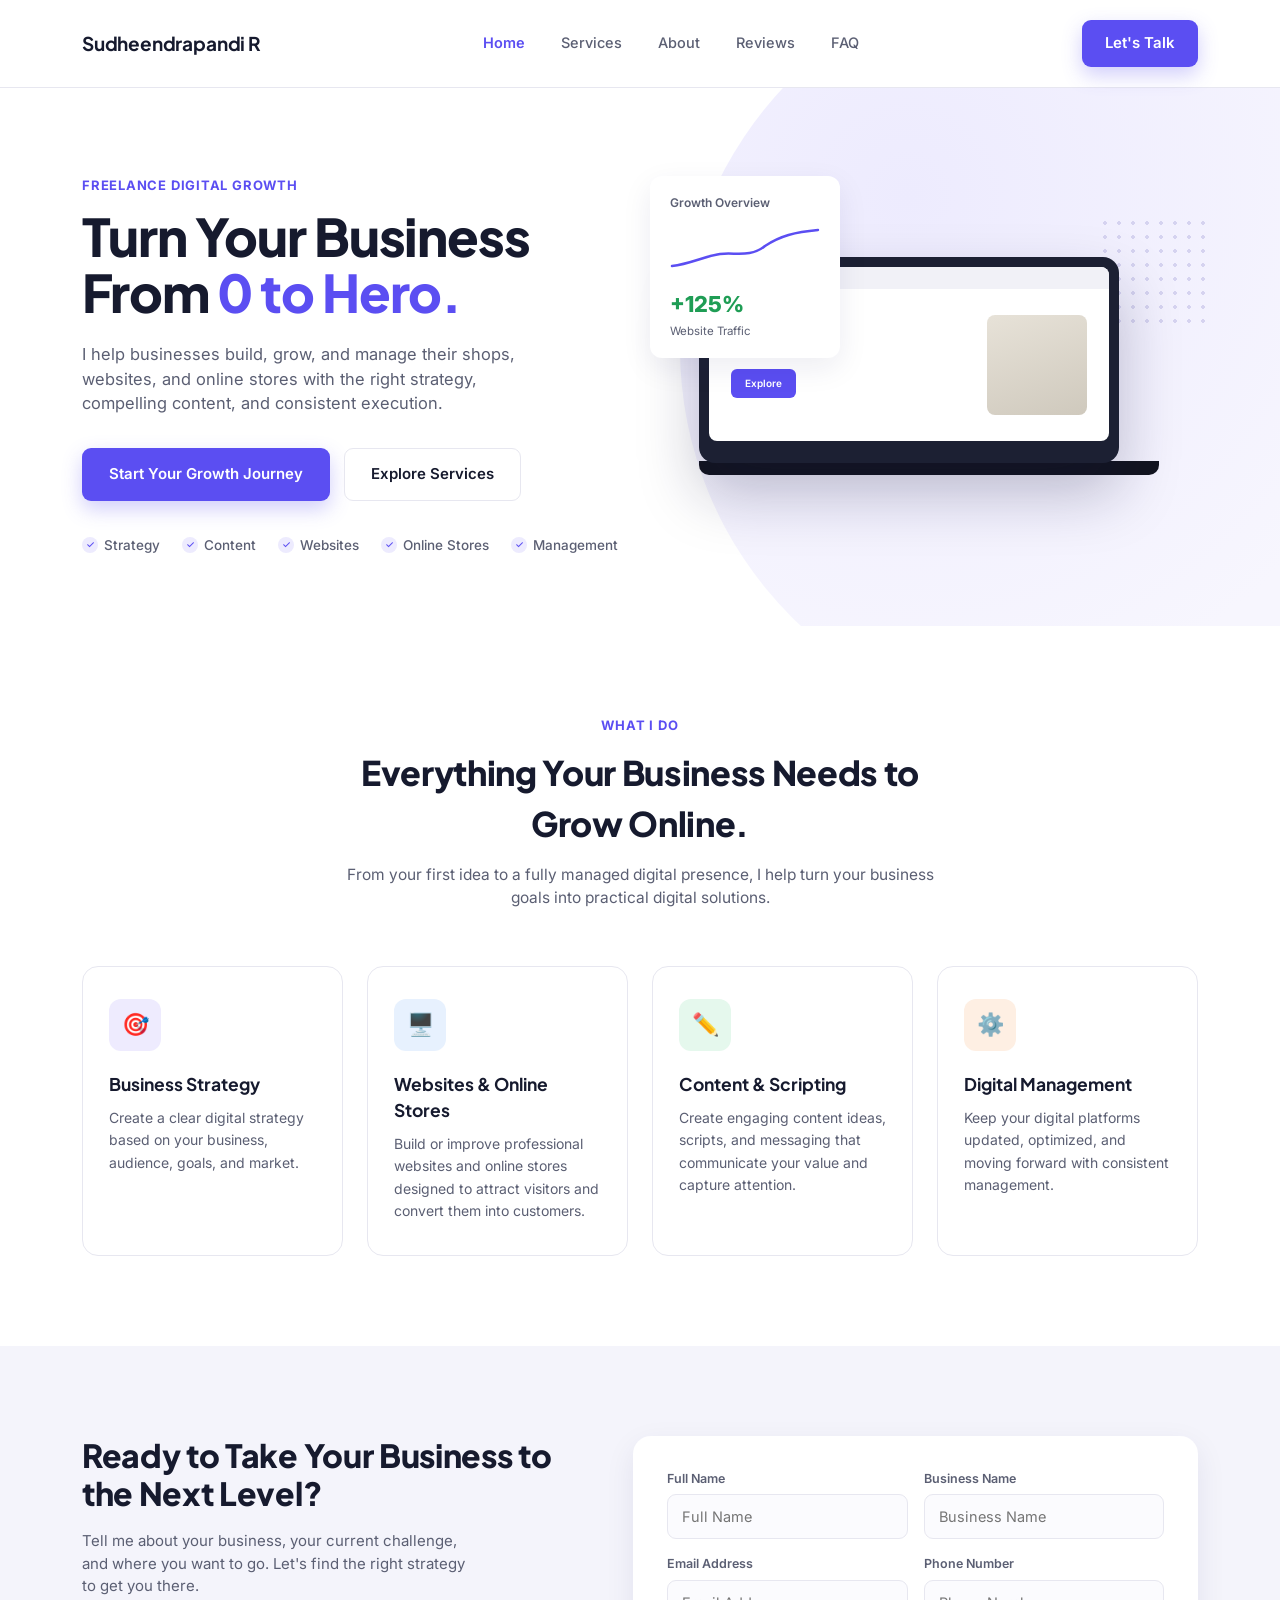
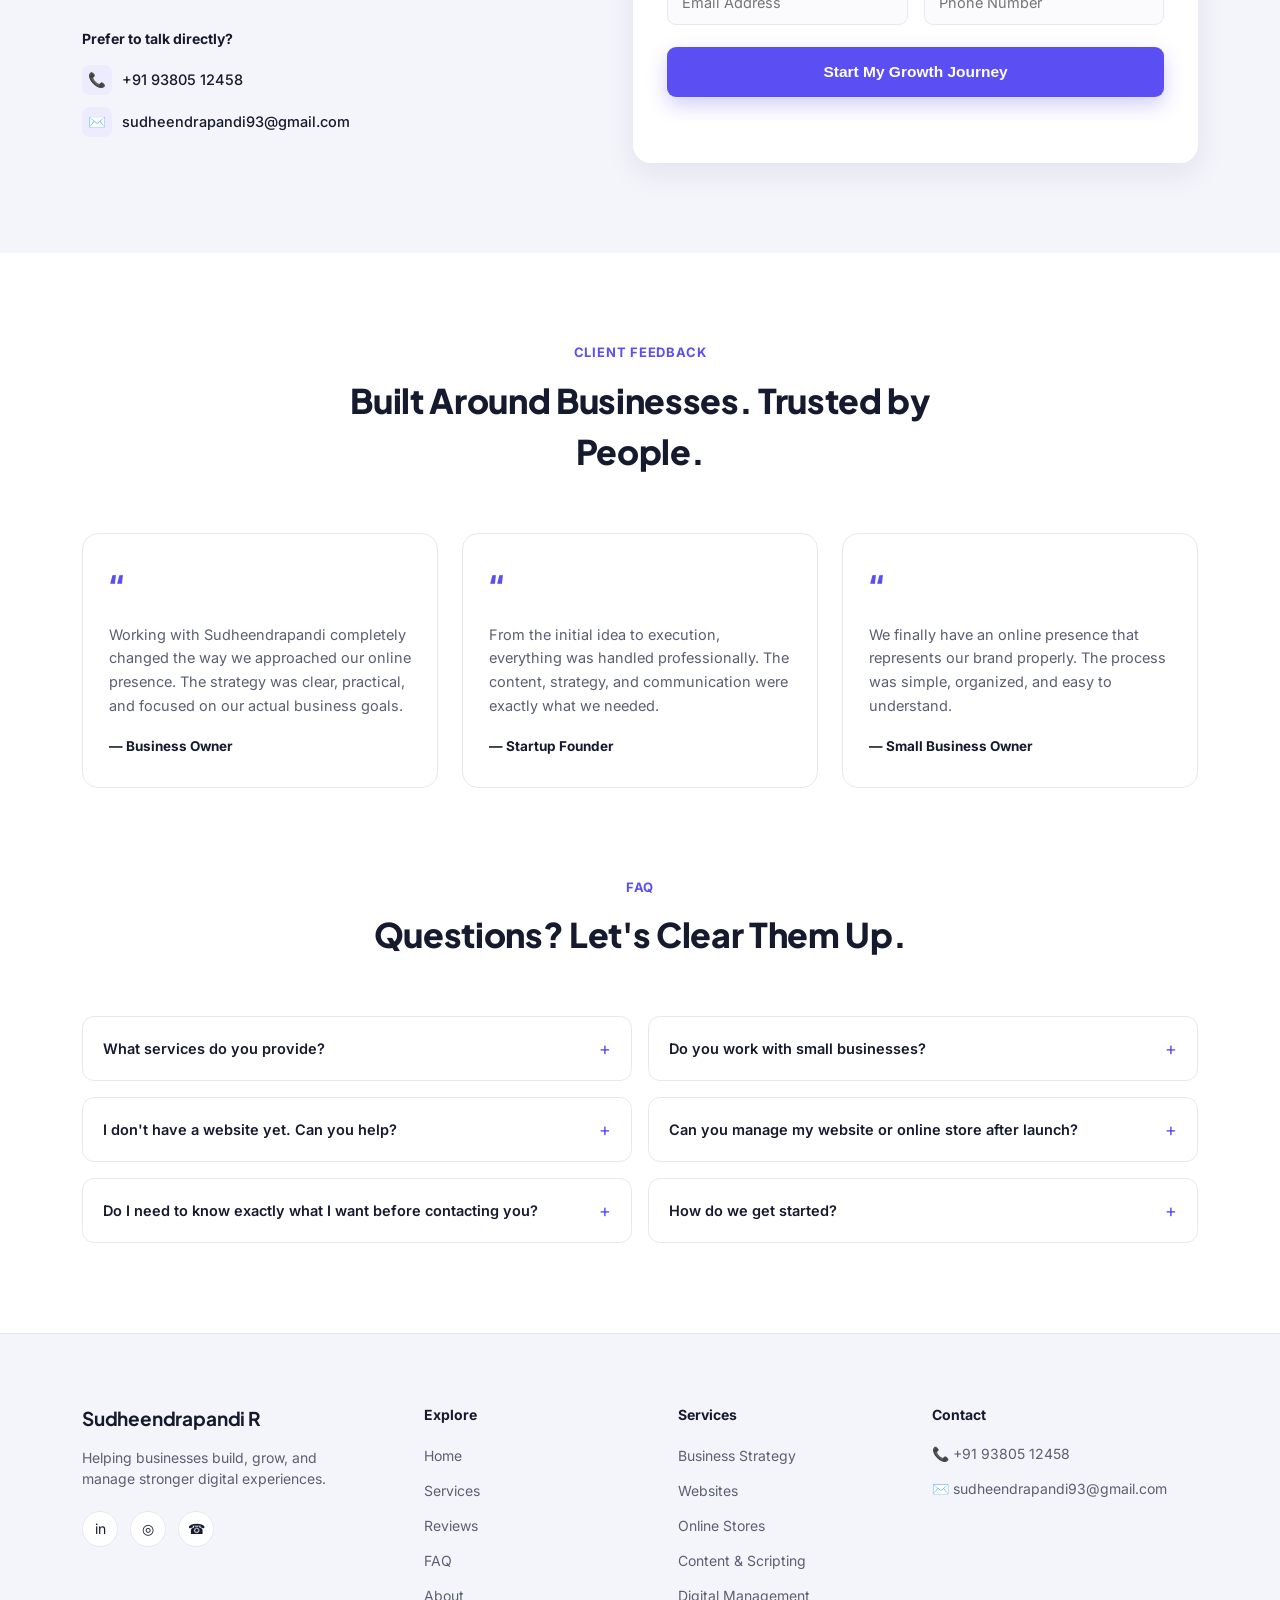
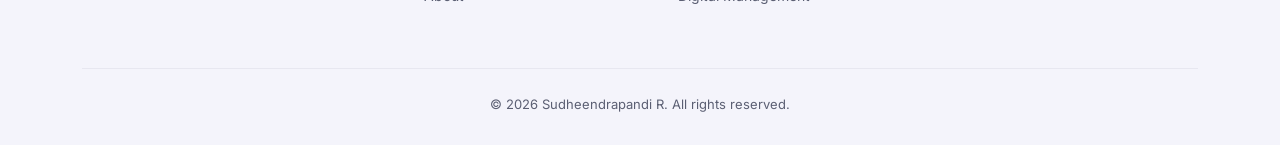
==== index.html @ 4a3a9948 "Rename index (3).html to index.html" ====
<!DOCTYPE html>
<html lang="en">
<head>
<meta charset="UTF-8">
<meta name="viewport" content="width=device-width, initial-scale=1.0">
<title>Sudheendrapandi R | Freelance Digital Growth</title>
<link rel="preconnect" href="https://fonts.googleapis.com">
<link rel="preconnect" href="https://fonts.gstatic.com" crossorigin>
<link href="https://fonts.googleapis.com/css2?family=Inter:wght@400;500;600;700;800&family=Plus+Jakarta+Sans:wght@600;700;800&display=swap" rel="stylesheet">
<style>
  :root{
    --ink:#161A2E;
    --ink-soft:#5B5F73;
    --indigo:#5B4EF2;
    --indigo-dark:#4B3FE0;
    --indigo-light:#EDEBFE;
    --bg-soft:#F4F4FB;
    --line:#E7E7F0;
    --white:#ffffff;
    --radius:14px;
    --shadow:0 10px 30px rgba(30,20,90,0.08);
  }

  *{box-sizing:border-box; margin:0; padding:0;}

  html{scroll-behavior:smooth;}

  body{
    font-family:'Inter',sans-serif;
    color:var(--ink);
    background:var(--white);
    line-height:1.5;
    -webkit-font-smoothing:antialiased;
  }

  h1,h2,h3,.brand{
    font-family:'Plus Jakarta Sans','Inter',sans-serif;
  }

  a{color:inherit; text-decoration:none;}
  ul{list-style:none;}
  img{max-width:100%; display:block;}

  .container{
    max-width:1180px;
    margin:0 auto;
    padding:0 32px;
  }

  .eyebrow{
    font-size:13px;
    font-weight:700;
    letter-spacing:0.06em;
    color:var(--indigo);
    text-transform:uppercase;
    display:block;
    margin-bottom:12px;
  }

  .btn{
    display:inline-flex;
    align-items:center;
    justify-content:center;
    gap:8px;
    padding:14px 26px;
    border-radius:9px;
    font-weight:600;
    font-size:15px;
    cursor:pointer;
    border:1px solid transparent;
    transition:transform .15s ease, box-shadow .15s ease, background .15s ease;
  }
  .btn:active{transform:translateY(1px);}

  .btn-primary{
    background:var(--indigo);
    color:#fff;
    box-shadow:0 8px 20px rgba(91,78,242,0.28);
  }
  .btn-primary:hover{background:var(--indigo-dark);}

  .btn-outline{
    background:#fff;
    color:var(--ink);
    border:1px solid var(--line);
  }
  .btn-outline:hover{border-color:var(--indigo); color:var(--indigo);}

  /* ---------- HEADER ---------- */
  header{
    position:sticky;
    top:0;
    z-index:50;
    background:rgba(255,255,255,0.9);
    backdrop-filter:blur(8px);
    border-bottom:1px solid var(--line);
  }
  .nav-wrap{
    display:flex;
    align-items:center;
    justify-content:space-between;
    padding:20px 32px;
    max-width:1180px;
    margin:0 auto;
  }
  .brand{
    font-weight:700;
    font-size:19px;
    letter-spacing:-0.01em;
  }
  .nav-links{
    display:flex;
    gap:36px;
    font-size:14.5px;
    font-weight:500;
    color:var(--ink-soft);
  }
  .nav-links a.active{color:var(--indigo); font-weight:600;}
  .nav-links a:hover{color:var(--indigo);}
  .nav-toggle{display:none; flex-direction:column; gap:5px; cursor:pointer; background:none; border:none;}
  .nav-toggle span{width:24px; height:2px; background:var(--ink); border-radius:2px;}

  /* ---------- HERO ---------- */
  .hero{
    position:relative;
    overflow:hidden;
    padding:88px 0 70px;
  }
  .hero-blob{
    position:absolute;
    top:-120px; right:-160px;
    width:760px; height:760px;
    border-radius:50%;
    background:radial-gradient(circle at 30% 30%, #EDEBFE, #F7F6FE 70%);
    z-index:0;
  }
  .hero-grid{
    position:relative;
    z-index:1;
    display:grid;
    grid-template-columns:1fr 1fr;
    gap:40px;
    align-items:center;
  }
  .hero h1{
    font-size:52px;
    line-height:1.08;
    font-weight:800;
    letter-spacing:-0.02em;
    margin-bottom:22px;
    color:var(--ink);
  }
  .hero h1 span{color:var(--indigo);}
  .hero p{
    font-size:16.5px;
    color:var(--ink-soft);
    max-width:460px;
    margin-bottom:32px;
  }
  .hero-ctas{
    display:flex;
    gap:14px;
    margin-bottom:34px;
    flex-wrap:wrap;
  }
  .hero-tags{
    display:flex;
    gap:22px;
    flex-wrap:wrap;
    font-size:13.5px;
    color:var(--ink-soft);
    font-weight:500;
  }
  .hero-tags li{display:flex; align-items:center; gap:6px;}
  .hero-tags .dot{
    width:16px; height:16px; border-radius:50%;
    background:var(--indigo-light);
    color:var(--indigo);
    display:flex; align-items:center; justify-content:center;
    font-size:10px;
    flex-shrink:0;
  }

  .hero-visual{
    position:relative;
    display:flex;
    justify-content:center;
    align-items:center;
    min-height:380px;
  }
  .laptop{
    position:relative;
    width:420px;
    background:#1c2033;
    border-radius:16px;
    padding:10px 10px 22px;
    box-shadow:0 30px 60px rgba(20,20,60,0.25);
    z-index:1;
  }
  .laptop-screen{
    background:#fff;
    border-radius:8px;
    overflow:hidden;
  }
  .laptop-bar{
    height:22px;
    background:#f1f1f7;
    display:flex;
    align-items:center;
    gap:5px;
    padding:0 10px;
  }
  .laptop-bar span{width:6px;height:6px;border-radius:50%;background:#d7d7e4;}
  .laptop-body{
    padding:26px 22px;
    display:flex;
    justify-content:space-between;
    gap:14px;
  }
  .laptop-body h3{font-size:17px; font-weight:800; margin-bottom:12px; line-height:1.25;}
  .laptop-btn{
    background:var(--indigo);
    color:#fff;
    font-size:10px;
    font-weight:600;
    padding:7px 14px;
    border-radius:6px;
    display:inline-block;
  }
  .laptop-img{
    width:100px;
    border-radius:8px;
    background:linear-gradient(160deg,#e7e2d8,#cfc9bd);
    height:100px;
  }
  .laptop-stand{
    width:460px;
    height:14px;
    background:#12141f;
    border-radius:0 0 10px 10px;
    margin:0 auto;
    margin-top:-2px;
  }

  .float-card{
    position:absolute;
    top:0px;
    left:-10px;
    background:#fff;
    border-radius:12px;
    box-shadow:var(--shadow);
    padding:18px 20px;
    width:190px;
    z-index:2;
  }
  .float-card .label{font-size:12px; font-weight:600; color:var(--ink-soft); margin-bottom:14px;}
  .float-card svg{margin-bottom:10px;}
  .float-card .stat{font-size:22px; font-weight:800; color:#1F9D55;}
  .float-card .stat-label{font-size:11.5px; color:var(--ink-soft); margin-top:2px;}

  .dot-grid{
    position:absolute;
    top:40px; right:-10px;
    width:110px; height:110px;
    background-image:radial-gradient(#c9c6ea 1.6px, transparent 1.6px);
    background-size:14px 14px;
    opacity:.7;
    z-index:0;
  }

  /* ---------- WHAT I DO ---------- */
  .section{padding:90px 0;}
  .section-head{
    text-align:center;
    max-width:600px;
    margin:0 auto 56px;
  }
  .section-head h2{
    font-size:34px;
    font-weight:800;
    letter-spacing:-0.01em;
    margin-bottom:14px;
  }
  .section-head p{color:var(--ink-soft); font-size:15.5px;}

  .cards-4{
    display:grid;
    grid-template-columns:repeat(4,1fr);
    gap:24px;
  }
  .card{
    border:1px solid var(--line);
    border-radius:16px;
    padding:32px 26px;
    background:#fff;
    transition:box-shadow .2s ease, transform .2s ease;
  }
  .card:hover{box-shadow:var(--shadow); transform:translateY(-4px);}
  .icon-box{
    width:52px; height:52px;
    border-radius:12px;
    display:flex; align-items:center; justify-content:center;
    margin-bottom:20px;
    font-size:22px;
  }
  .icon-box.purple{background:#EEEBFE; color:#6C5CE7;}
  .icon-box.blue{background:#E7F1FE; color:#2E8CE0;}
  .icon-box.green{background:#E5F8ED; color:#26A65B;}
  .icon-box.orange{background:#FEEFE3; color:#E88B33;}

  .card h3{font-size:17.5px; font-weight:700; margin-bottom:10px;}
  .card p{font-size:14px; color:var(--ink-soft); line-height:1.6;}

  /* ---------- CONTACT / LEAD FORM ---------- */
  .contact{
    background:var(--bg-soft);
    padding:90px 0;
  }
  .contact-grid{
    display:grid;
    grid-template-columns:1fr 1.15fr;
    gap:60px;
    align-items:flex-start;
  }
  .contact h2{
    font-size:32px;
    font-weight:800;
    letter-spacing:-0.01em;
    margin-bottom:18px;
    line-height:1.2;
  }
  .contact > div p{
    color:var(--ink-soft);
    font-size:15px;
    margin-bottom:30px;
    max-width:400px;
  }
  .direct-label{
    font-weight:700;
    font-size:14px;
    margin-bottom:16px;
  }
  .direct-item{
    display:flex;
    align-items:center;
    gap:10px;
    font-size:14.5px;
    color:var(--ink);
    margin-bottom:12px;
    font-weight:500;
  }
  .direct-item .ic{
    width:30px; height:30px;
    border-radius:8px;
    background:var(--indigo-light);
    color:var(--indigo);
    display:flex; align-items:center; justify-content:center;
    flex-shrink:0;
  }

  form.lead-form{
    background:#fff;
    border-radius:18px;
    padding:34px;
    box-shadow:var(--shadow);
  }
  .form-row{
    display:grid;
    grid-template-columns:1fr 1fr;
    gap:16px;
    margin-bottom:16px;
  }
  .field label{
    display:block;
    font-size:12.5px;
    font-weight:600;
    color:var(--ink-soft);
    margin-bottom:6px;
  }
  .field input{
    width:100%;
    padding:13px 14px;
    border:1px solid var(--line);
    border-radius:9px;
    font-size:14.5px;
    font-family:inherit;
    color:var(--ink);
    background:#fbfbfe;
    transition:border-color .15s ease, box-shadow .15s ease;
  }
  .field input:focus{
    outline:none;
    border-color:var(--indigo);
    box-shadow:0 0 0 3px rgba(91,78,242,0.15);
    background:#fff;
  }
  .field.full{margin-bottom:16px;}
  form.lead-form button{
    width:100%;
    margin-top:6px;
    padding:15px;
    font-size:15.5px;
  }
  .form-msg{
    margin-top:14px;
    font-size:13.5px;
    font-weight:600;
    text-align:center;
    min-height:18px;
  }
  .form-msg.success{color:#1F9D55;}
  .form-msg.error{color:#D64545;}

  /* ---------- TESTIMONIALS ---------- */
  .testimonials{padding:90px 0;}
  .t-grid{
    display:grid;
    grid-template-columns:repeat(3,1fr);
    gap:24px;
  }
  .t-card{
    border:1px solid var(--line);
    border-radius:16px;
    padding:30px 26px;
  }
  .t-quote{color:var(--indigo); font-size:30px; font-weight:800; margin-bottom:14px; display:block;}
  .t-card p{font-size:14.5px; color:var(--ink-soft); line-height:1.65; margin-bottom:18px;}
  .t-card .who{font-size:13.5px; font-weight:700; color:var(--ink);}

  /* ---------- FAQ ---------- */
  .faq{padding:0 0 90px;}
  .faq-grid{
    display:grid;
    grid-template-columns:1fr 1fr;
    gap:16px;
  }
  .faq-item{
    border:1px solid var(--line);
    border-radius:12px;
    padding:18px 20px;
    display:flex;
    align-items:center;
    justify-content:space-between;
    cursor:pointer;
    font-size:14.5px;
    font-weight:600;
    background:#fff;
    transition:border-color .15s ease;
  }
  .faq-item:hover{border-color:var(--indigo);}
  .faq-item .plus{
    font-size:18px;
    font-weight:400;
    color:var(--indigo);
    flex-shrink:0;
    margin-left:12px;
  }

  /* ---------- FOOTER ---------- */
  footer{
    background:var(--bg-soft);
    padding:70px 0 30px;
    border-top:1px solid var(--line);
  }
  .footer-grid{
    display:grid;
    grid-template-columns:1.4fr 1fr 1fr 1.2fr;
    gap:32px;
    margin-bottom:50px;
  }
  .footer-brand p{
    color:var(--ink-soft);
    font-size:14px;
    margin:14px 0 22px;
    max-width:260px;
  }
  .footer-brand .brand{font-size:19px;}
  .social{display:flex; gap:12px;}
  .social a{
    width:36px; height:36px;
    border-radius:50%;
    background:#fff;
    border:1px solid var(--line);
    display:flex; align-items:center; justify-content:center;
    font-size:14px;
    transition:background .15s ease, color .15s ease;
  }
  .social a:hover{background:var(--indigo); color:#fff; border-color:var(--indigo);}

  footer h4{font-size:14px; font-weight:700; margin-bottom:18px;}
  footer ul li{margin-bottom:11px;}
  footer ul li a{
    font-size:14px;
    color:var(--ink-soft);
    transition:color .15s ease;
  }
  footer ul li a:hover{color:var(--indigo);}
  .footer-contact-item{
    display:flex;
    align-items:center;
    gap:10px;
    font-size:14px;
    color:var(--ink-soft);
    margin-bottom:14px;
  }
  .footer-bottom{
    text-align:center;
    font-size:13px;
    color:var(--ink-soft);
    padding-top:26px;
    border-top:1px solid var(--line);
  }

  /* ---------- RESPONSIVE ---------- */
  @media (max-width: 980px){
    .hero-grid{grid-template-columns:1fr;}
    .hero-visual{order:-1; min-height:300px; margin-bottom:10px;}
    .cards-4{grid-template-columns:repeat(2,1fr);}
    .contact-grid{grid-template-columns:1fr;}
    .t-grid{grid-template-columns:1fr;}
    .faq-grid{grid-template-columns:1fr;}
    .footer-grid{grid-template-columns:1fr 1fr;}
  }

  @media (max-width: 680px){
    .nav-links{
      position:absolute;
      top:100%; left:0; right:0;
      background:#fff;
      flex-direction:column;
      gap:0;
      border-bottom:1px solid var(--line);
      display:none;
    }
    .nav-links.open{display:flex;}
    .nav-links a{padding:14px 32px; border-top:1px solid var(--line); width:100%;}
    .nav-toggle{display:flex;}
    .hero h1{font-size:36px;}
    .hero-ctas{flex-direction:column;}
    .hero-ctas .btn{width:100%;}
    .cards-4{grid-template-columns:1fr;}
    .form-row{grid-template-columns:1fr;}
    .laptop{width:100%; max-width:340px;}
    .laptop-stand{width:100%; max-width:360px;}
    .float-card{position:static; margin-bottom:16px; width:100%;}
    .footer-grid{grid-template-columns:1fr; gap:36px;}
    .container{padding:0 20px;}
  }
</style>
</head>
<body>

<header>
  <div class="nav-wrap">
    <div class="brand">Sudheendrapandi R</div>
    <nav class="nav-links" id="navLinks">
      <a href="#home" class="active">Home</a>
      <a href="#services">Services</a>
      <a href="#about">About</a>
      <a href="#reviews">Reviews</a>
      <a href="#faq">FAQ</a>
    </nav>
    <a href="#contact" class="btn btn-primary" style="padding:11px 22px;">Let's Talk</a>
    <button class="nav-toggle" id="navToggle" aria-label="Toggle menu"><span></span><span></span><span></span></button>
  </div>
</header>

<!-- HERO -->
<section class="hero" id="home">
  <div class="hero-blob"></div>
  <div class="container hero-grid">
    <div>
      <span class="eyebrow">Freelance Digital Growth</span>
      <h1>Turn Your Business From <span>0 to Hero.</span></h1>
      <p>I help businesses build, grow, and manage their shops, websites, and online stores with the right strategy, compelling content, and consistent execution.</p>
      <div class="hero-ctas">
        <a href="#contact" class="btn btn-primary">Start Your Growth Journey</a>
        <a href="#services" class="btn btn-outline">Explore Services</a>
      </div>
      <ul class="hero-tags">
        <li><span class="dot">✓</span> Strategy</li>
        <li><span class="dot">✓</span> Content</li>
        <li><span class="dot">✓</span> Websites</li>
        <li><span class="dot">✓</span> Online Stores</li>
        <li><span class="dot">✓</span> Management</li>
      </ul>
    </div>

    <div class="hero-visual">
      <div class="dot-grid"></div>
      <div class="float-card">
        <div class="label">Growth Overview</div>
        <svg width="150" height="46" viewBox="0 0 150 46" fill="none">
          <path d="M2 40 C 20 38, 35 30, 50 28 C 65 26, 80 32, 95 20 C 110 10, 125 6, 148 4" stroke="#5B4EF2" stroke-width="2.5" fill="none" stroke-linecap="round"/>
        </svg>
        <div class="stat">+125%</div>
        <div class="stat-label">Website Traffic</div>
      </div>
      <div>
        <div class="laptop">
          <div class="laptop-screen">
            <div class="laptop-bar"><span></span><span></span><span></span></div>
            <div class="laptop-body">
              <div>
                <h3>Build. Grow.<br>Succeed.</h3>
                <span class="laptop-btn">Explore</span>
              </div>
              <div class="laptop-img"></div>
            </div>
          </div>
        </div>
        <div class="laptop-stand"></div>
      </div>
    </div>
  </div>
</section>

<!-- WHAT I DO -->
<section class="section" id="services">
  <div class="container">
    <div class="section-head">
      <span class="eyebrow">What I Do</span>
      <h2>Everything Your Business Needs to Grow Online.</h2>
      <p>From your first idea to a fully managed digital presence, I help turn your business goals into practical digital solutions.</p>
    </div>
    <div class="cards-4">
      <div class="card">
        <div class="icon-box purple">🎯</div>
        <h3>Business Strategy</h3>
        <p>Create a clear digital strategy based on your business, audience, goals, and market.</p>
      </div>
      <div class="card">
        <div class="icon-box blue">🖥️</div>
        <h3>Websites & Online Stores</h3>
        <p>Build or improve professional websites and online stores designed to attract visitors and convert them into customers.</p>
      </div>
      <div class="card">
        <div class="icon-box green">✏️</div>
        <h3>Content & Scripting</h3>
        <p>Create engaging content ideas, scripts, and messaging that communicate your value and capture attention.</p>
      </div>
      <div class="card">
        <div class="icon-box orange">⚙️</div>
        <h3>Digital Management</h3>
        <p>Keep your digital platforms updated, optimized, and moving forward with consistent management.</p>
      </div>
    </div>
  </div>
</section>

<!-- CONTACT / LEAD FORM -->
<section class="contact" id="contact">
  <div class="container contact-grid">
    <div id="about">
      <h2>Ready to Take Your Business to the Next Level?</h2>
      <p>Tell me about your business, your current challenge, and where you want to go. Let's find the right strategy to get you there.</p>
      <div class="direct-label">Prefer to talk directly?</div>
      <div class="direct-item">
        <span class="ic">📞</span> +91 93805 12458
      </div>
      <div class="direct-item">
        <span class="ic">✉️</span> sudheendrapandi93@gmail.com
      </div>
    </div>

    <form class="lead-form" id="leadForm">
      <div class="form-row">
        <div class="field">
          <label for="name">Full Name</label>
          <input type="text" id="name" name="name" placeholder="Full Name" required>
        </div>
        <div class="field">
          <label for="businessName">Business Name</label>
          <input type="text" id="businessName" name="businessName" placeholder="Business Name" required>
        </div>
      </div>
      <div class="form-row">
        <div class="field">
          <label for="email">Email Address</label>
          <input type="email" id="email" name="email" placeholder="Email Address" required>
        </div>
        <div class="field">
          <label for="phone">Phone Number</label>
          <input type="tel" id="phone" name="phone" placeholder="Phone Number" required>
        </div>
      </div>
      <button type="submit" class="btn btn-primary" id="submitBtn">Start My Growth Journey</button>
      <div class="form-msg" id="formMsg"></div>
    </form>
  </div>
</section>

<!-- TESTIMONIALS -->
<section class="testimonials" id="reviews">
  <div class="container">
    <div class="section-head">
      <span class="eyebrow">Client Feedback</span>
      <h2>Built Around Businesses. Trusted by People.</h2>
    </div>
    <div class="t-grid">
      <div class="t-card">
        <span class="t-quote">&ldquo;</span>
        <p>Working with Sudheendrapandi completely changed the way we approached our online presence. The strategy was clear, practical, and focused on our actual business goals.</p>
        <div class="who">— Business Owner</div>
      </div>
      <div class="t-card">
        <span class="t-quote">&ldquo;</span>
        <p>From the initial idea to execution, everything was handled professionally. The content, strategy, and communication were exactly what we needed.</p>
        <div class="who">— Startup Founder</div>
      </div>
      <div class="t-card">
        <span class="t-quote">&ldquo;</span>
        <p>We finally have an online presence that represents our brand properly. The process was simple, organized, and easy to understand.</p>
        <div class="who">— Small Business Owner</div>
      </div>
    </div>
  </div>
</section>

<!-- FAQ -->
<section class="faq" id="faq">
  <div class="container">
    <div class="section-head">
      <span class="eyebrow">FAQ</span>
      <h2>Questions? Let's Clear Them Up.</h2>
    </div>
    <div class="faq-grid">
      <div class="faq-item"><span>What services do you provide?</span><span class="plus">+</span></div>
      <div class="faq-item"><span>Do you work with small businesses?</span><span class="plus">+</span></div>
      <div class="faq-item"><span>I don't have a website yet. Can you help?</span><span class="plus">+</span></div>
      <div class="faq-item"><span>Can you manage my website or online store after launch?</span><span class="plus">+</span></div>
      <div class="faq-item"><span>Do I need to know exactly what I want before contacting you?</span><span class="plus">+</span></div>
      <div class="faq-item"><span>How do we get started?</span><span class="plus">+</span></div>
    </div>
  </div>
</section>

<!-- FOOTER -->
<footer>
  <div class="container">
    <div class="footer-grid">
      <div class="footer-brand">
        <div class="brand">Sudheendrapandi R</div>
        <p>Helping businesses build, grow, and manage stronger digital experiences.</p>
        <div class="social">
          <a href="#" aria-label="LinkedIn">in</a>
          <a href="#" aria-label="Instagram">◎</a>
          <a href="#" aria-label="WhatsApp">☎</a>
        </div>
      </div>
      <div>
        <h4>Explore</h4>
        <ul>
          <li><a href="#home">Home</a></li>
          <li><a href="#services">Services</a></li>
          <li><a href="#reviews">Reviews</a></li>
          <li><a href="#faq">FAQ</a></li>
          <li><a href="#about">About</a></li>
        </ul>
      </div>
      <div>
        <h4>Services</h4>
        <ul>
          <li><a href="#services">Business Strategy</a></li>
          <li><a href="#services">Websites</a></li>
          <li><a href="#services">Online Stores</a></li>
          <li><a href="#services">Content & Scripting</a></li>
          <li><a href="#services">Digital Management</a></li>
        </ul>
      </div>
      <div>
        <h4>Contact</h4>
        <div class="footer-contact-item">📞 +91 93805 12458</div>
        <div class="footer-contact-item">✉️ sudheendrapandi93@gmail.com</div>
      </div>
    </div>
    <div class="footer-bottom">© 2026 Sudheendrapandi R. All rights reserved.</div>
  </div>
</footer>

<script>
  // Mobile nav toggle
  const navToggle = document.getElementById('navToggle');
  const navLinks = document.getElementById('navLinks');
  navToggle.addEventListener('click', () => {
    navLinks.classList.toggle('open');
  });
  navLinks.querySelectorAll('a').forEach(a => {
    a.addEventListener('click', () => navLinks.classList.remove('open'));
  });

  // FAQ toggle (simple accordion look, non-destructive since no answers provided in design)
  document.querySelectorAll('.faq-item').forEach(item => {
    item.addEventListener('click', () => {
      const plus = item.querySelector('.plus');
      plus.textContent = plus.textContent === '+' ? '–' : '+';
    });
  });

  // ---- Lead form submission to Google Apps Script ----
  const SCRIPT_URL = "https://script.google.com/macros/s/AKfycbzbnZjm-CjLlzE5SJRAhUCMxbw0rcxHYWycJ4D9rE1TpKFsO95ma5owea1Pl8JR5k75vw/exec";

  const leadForm = document.getElementById('leadForm');
  const submitBtn = document.getElementById('submitBtn');
  const formMsg = document.getElementById('formMsg');

  function showSuccess(){
    formMsg.textContent = "Thanks! Your details have been received. I'll reach out soon.";
    formMsg.className = "form-msg success";
    submitBtn.disabled = false;
    submitBtn.textContent = "Start My Growth Journey";
    leadForm.reset();
  }

  function showError(){
    formMsg.textContent = "Something went wrong. Please try again or contact me directly.";
    formMsg.className = "form-msg error";
    submitBtn.disabled = false;
    submitBtn.textContent = "Start My Growth Journey";
  }

  leadForm.addEventListener('submit', function(e){
    e.preventDefault();

    const name = document.getElementById('name').value.trim();
    const businessName = document.getElementById('businessName').value.trim();
    const email = document.getElementById('email').value.trim();
    const phone = document.getElementById('phone').value.trim();

    submitBtn.disabled = true;
    submitBtn.textContent = "Sending...";
    formMsg.textContent = "";
    formMsg.className = "form-msg";

    const params = new URLSearchParams({ name, businessName, email, phone });
    const url = SCRIPT_URL + "?" + params.toString();

    fetch(url, { method: "GET", mode: "no-cors" })
      .then(() => showSuccess())
      .catch(() => showError());
  });
</script>

</body>
</html>
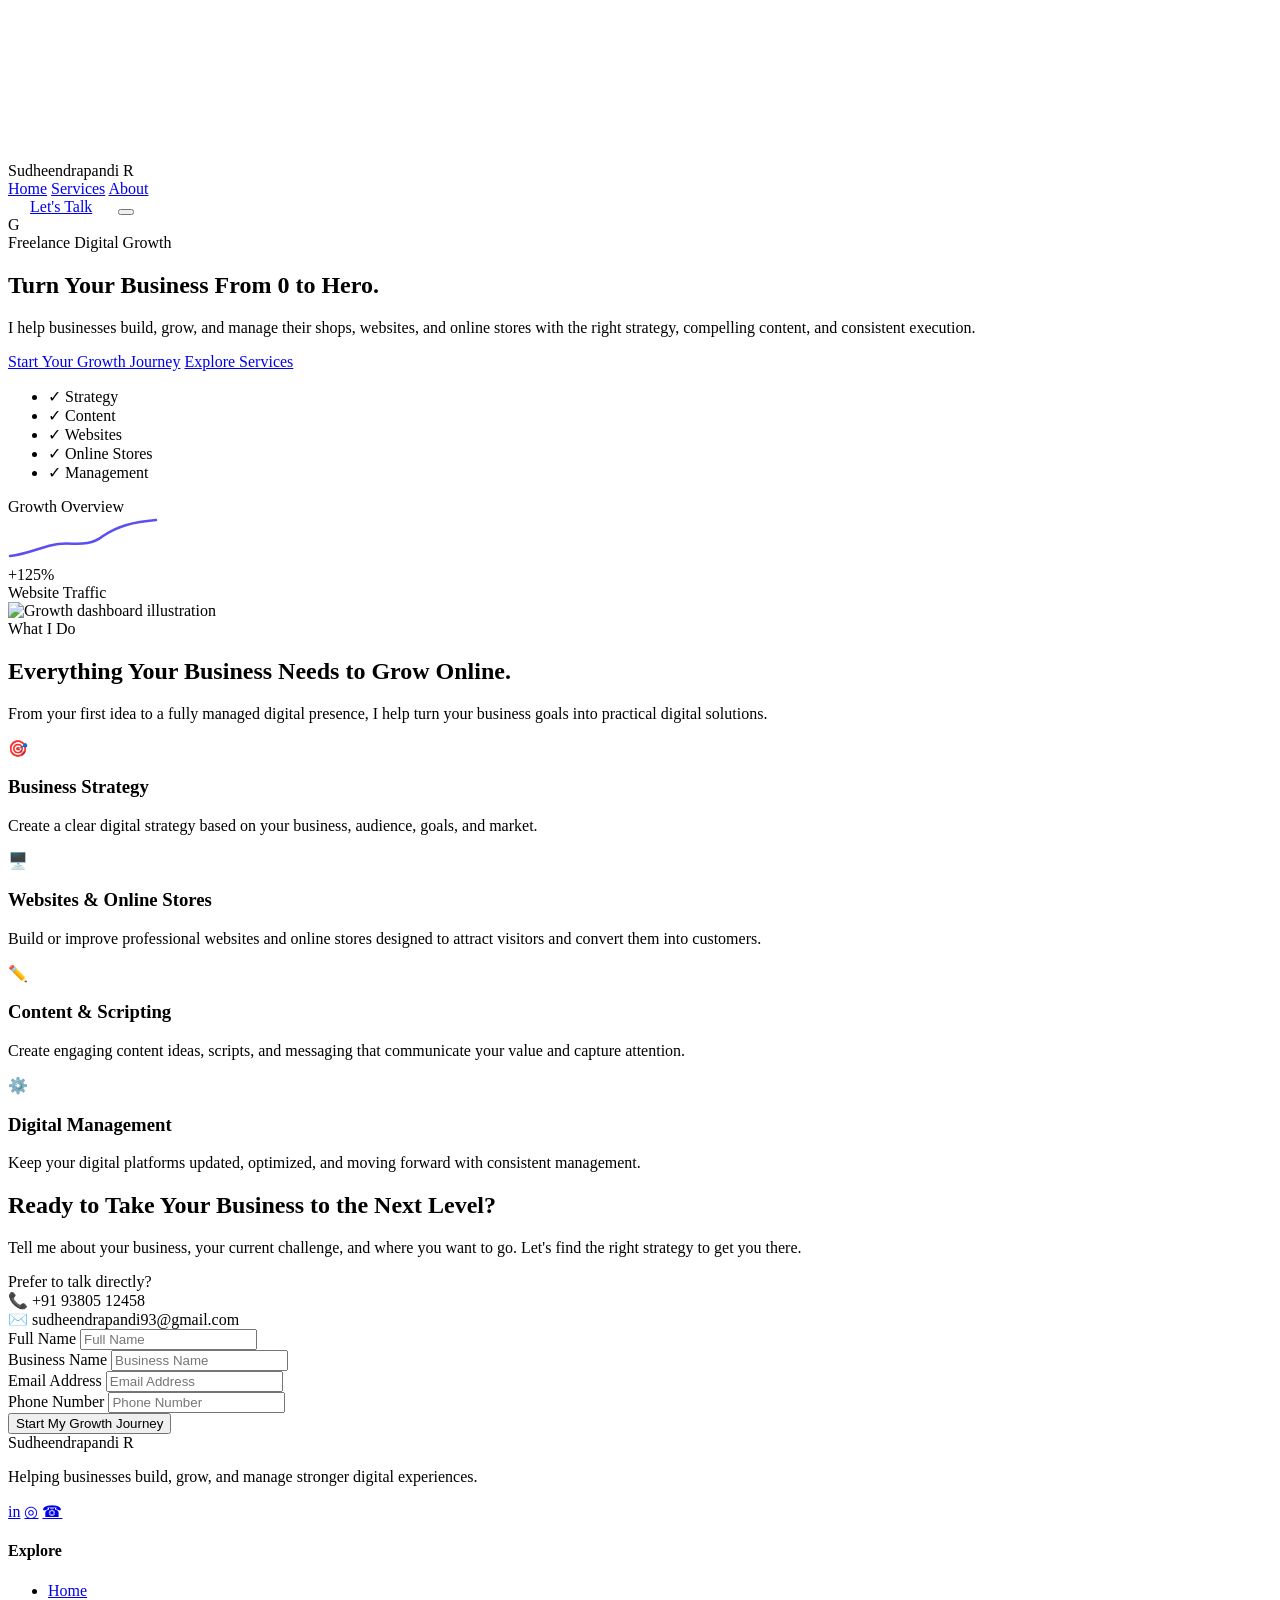
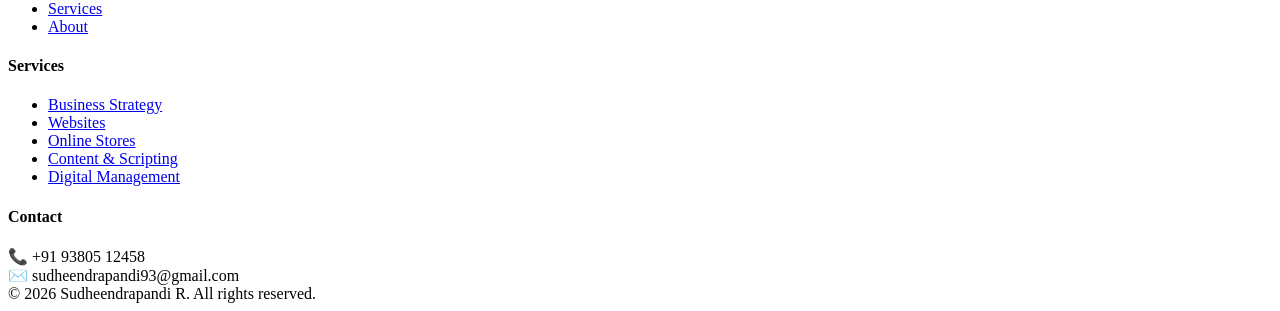
==== commit 8b50a546: "Add files via upload" ====
--- a/index.html
+++ b/index.html
@@ -7,548 +7,11 @@
 <link rel="preconnect" href="https://fonts.googleapis.com">
 <link rel="preconnect" href="https://fonts.gstatic.com" crossorigin>
 <link href="https://fonts.googleapis.com/css2?family=Inter:wght@400;500;600;700;800&family=Plus+Jakarta+Sans:wght@600;700;800&display=swap" rel="stylesheet">
-<style>
-  :root{
-    --ink:#161A2E;
-    --ink-soft:#5B5F73;
-    --indigo:#5B4EF2;
-    --indigo-dark:#4B3FE0;
-    --indigo-light:#EDEBFE;
-    --bg-soft:#F4F4FB;
-    --line:#E7E7F0;
-    --white:#ffffff;
-    --radius:14px;
-    --shadow:0 10px 30px rgba(30,20,90,0.08);
-  }
-
-  *{box-sizing:border-box; margin:0; padding:0;}
-
-  html{scroll-behavior:smooth;}
-
-  body{
-    font-family:'Inter',sans-serif;
-    color:var(--ink);
-    background:var(--white);
-    line-height:1.5;
-    -webkit-font-smoothing:antialiased;
-  }
-
-  h1,h2,h3,.brand{
-    font-family:'Plus Jakarta Sans','Inter',sans-serif;
-  }
-
-  a{color:inherit; text-decoration:none;}
-  ul{list-style:none;}
-  img{max-width:100%; display:block;}
-
-  .container{
-    max-width:1180px;
-    margin:0 auto;
-    padding:0 32px;
-  }
-
-  .eyebrow{
-    font-size:13px;
-    font-weight:700;
-    letter-spacing:0.06em;
-    color:var(--indigo);
-    text-transform:uppercase;
-    display:block;
-    margin-bottom:12px;
-  }
-
-  .btn{
-    display:inline-flex;
-    align-items:center;
-    justify-content:center;
-    gap:8px;
-    padding:14px 26px;
-    border-radius:9px;
-    font-weight:600;
-    font-size:15px;
-    cursor:pointer;
-    border:1px solid transparent;
-    transition:transform .15s ease, box-shadow .15s ease, background .15s ease;
-  }
-  .btn:active{transform:translateY(1px);}
-
-  .btn-primary{
-    background:var(--indigo);
-    color:#fff;
-    box-shadow:0 8px 20px rgba(91,78,242,0.28);
-  }
-  .btn-primary:hover{background:var(--indigo-dark);}
-
-  .btn-outline{
-    background:#fff;
-    color:var(--ink);
-    border:1px solid var(--line);
-  }
-  .btn-outline:hover{border-color:var(--indigo); color:var(--indigo);}
-
-  /* ---------- HEADER ---------- */
-  header{
-    position:sticky;
-    top:0;
-    z-index:50;
-    background:rgba(255,255,255,0.9);
-    backdrop-filter:blur(8px);
-    border-bottom:1px solid var(--line);
-  }
-  .nav-wrap{
-    display:flex;
-    align-items:center;
-    justify-content:space-between;
-    padding:20px 32px;
-    max-width:1180px;
-    margin:0 auto;
-  }
-  .brand{
-    font-weight:700;
-    font-size:19px;
-    letter-spacing:-0.01em;
-  }
-  .nav-links{
-    display:flex;
-    gap:36px;
-    font-size:14.5px;
-    font-weight:500;
-    color:var(--ink-soft);
-  }
-  .nav-links a.active{color:var(--indigo); font-weight:600;}
-  .nav-links a:hover{color:var(--indigo);}
-  .nav-toggle{display:none; flex-direction:column; gap:5px; cursor:pointer; background:none; border:none;}
-  .nav-toggle span{width:24px; height:2px; background:var(--ink); border-radius:2px;}
-
-  /* ---------- HERO ---------- */
-  .hero{
-    position:relative;
-    overflow:hidden;
-    padding:88px 0 70px;
-  }
-  .hero-blob{
-    position:absolute;
-    top:-120px; right:-160px;
-    width:760px; height:760px;
-    border-radius:50%;
-    background:radial-gradient(circle at 30% 30%, #EDEBFE, #F7F6FE 70%);
-    z-index:0;
-  }
-  .hero-grid{
-    position:relative;
-    z-index:1;
-    display:grid;
-    grid-template-columns:1fr 1fr;
-    gap:40px;
-    align-items:center;
-  }
-  .hero h1{
-    font-size:52px;
-    line-height:1.08;
-    font-weight:800;
-    letter-spacing:-0.02em;
-    margin-bottom:22px;
-    color:var(--ink);
-  }
-  .hero h1 span{color:var(--indigo);}
-  .hero p{
-    font-size:16.5px;
-    color:var(--ink-soft);
-    max-width:460px;
-    margin-bottom:32px;
-  }
-  .hero-ctas{
-    display:flex;
-    gap:14px;
-    margin-bottom:34px;
-    flex-wrap:wrap;
-  }
-  .hero-tags{
-    display:flex;
-    gap:22px;
-    flex-wrap:wrap;
-    font-size:13.5px;
-    color:var(--ink-soft);
-    font-weight:500;
-  }
-  .hero-tags li{display:flex; align-items:center; gap:6px;}
-  .hero-tags .dot{
-    width:16px; height:16px; border-radius:50%;
-    background:var(--indigo-light);
-    color:var(--indigo);
-    display:flex; align-items:center; justify-content:center;
-    font-size:10px;
-    flex-shrink:0;
-  }
-
-  .hero-visual{
-    position:relative;
-    display:flex;
-    justify-content:center;
-    align-items:center;
-    min-height:380px;
-  }
-  .laptop{
-    position:relative;
-    width:420px;
-    background:#1c2033;
-    border-radius:16px;
-    padding:10px 10px 22px;
-    box-shadow:0 30px 60px rgba(20,20,60,0.25);
-    z-index:1;
-  }
-  .laptop-screen{
-    background:#fff;
-    border-radius:8px;
-    overflow:hidden;
-  }
-  .laptop-bar{
-    height:22px;
-    background:#f1f1f7;
-    display:flex;
-    align-items:center;
-    gap:5px;
-    padding:0 10px;
-  }
-  .laptop-bar span{width:6px;height:6px;border-radius:50%;background:#d7d7e4;}
-  .laptop-body{
-    padding:26px 22px;
-    display:flex;
-    justify-content:space-between;
-    gap:14px;
-  }
-  .laptop-body h3{font-size:17px; font-weight:800; margin-bottom:12px; line-height:1.25;}
-  .laptop-btn{
-    background:var(--indigo);
-    color:#fff;
-    font-size:10px;
-    font-weight:600;
-    padding:7px 14px;
-    border-radius:6px;
-    display:inline-block;
-  }
-  .laptop-img{
-    width:100px;
-    border-radius:8px;
-    background:linear-gradient(160deg,#e7e2d8,#cfc9bd);
-    height:100px;
-  }
-  .laptop-stand{
-    width:460px;
-    height:14px;
-    background:#12141f;
-    border-radius:0 0 10px 10px;
-    margin:0 auto;
-    margin-top:-2px;
-  }
-
-  .float-card{
-    position:absolute;
-    top:0px;
-    left:-10px;
-    background:#fff;
-    border-radius:12px;
-    box-shadow:var(--shadow);
-    padding:18px 20px;
-    width:190px;
-    z-index:2;
-  }
-  .float-card .label{font-size:12px; font-weight:600; color:var(--ink-soft); margin-bottom:14px;}
-  .float-card svg{margin-bottom:10px;}
-  .float-card .stat{font-size:22px; font-weight:800; color:#1F9D55;}
-  .float-card .stat-label{font-size:11.5px; color:var(--ink-soft); margin-top:2px;}
-
-  .dot-grid{
-    position:absolute;
-    top:40px; right:-10px;
-    width:110px; height:110px;
-    background-image:radial-gradient(#c9c6ea 1.6px, transparent 1.6px);
-    background-size:14px 14px;
-    opacity:.7;
-    z-index:0;
-  }
-
-  /* ---------- WHAT I DO ---------- */
-  .section{padding:90px 0;}
-  .section-head{
-    text-align:center;
-    max-width:600px;
-    margin:0 auto 56px;
-  }
-  .section-head h2{
-    font-size:34px;
-    font-weight:800;
-    letter-spacing:-0.01em;
-    margin-bottom:14px;
-  }
-  .section-head p{color:var(--ink-soft); font-size:15.5px;}
-
-  .cards-4{
-    display:grid;
-    grid-template-columns:repeat(4,1fr);
-    gap:24px;
-  }
-  .card{
-    border:1px solid var(--line);
-    border-radius:16px;
-    padding:32px 26px;
-    background:#fff;
-    transition:box-shadow .2s ease, transform .2s ease;
-  }
-  .card:hover{box-shadow:var(--shadow); transform:translateY(-4px);}
-  .icon-box{
-    width:52px; height:52px;
-    border-radius:12px;
-    display:flex; align-items:center; justify-content:center;
-    margin-bottom:20px;
-    font-size:22px;
-  }
-  .icon-box.purple{background:#EEEBFE; color:#6C5CE7;}
-  .icon-box.blue{background:#E7F1FE; color:#2E8CE0;}
-  .icon-box.green{background:#E5F8ED; color:#26A65B;}
-  .icon-box.orange{background:#FEEFE3; color:#E88B33;}
-
-  .card h3{font-size:17.5px; font-weight:700; margin-bottom:10px;}
-  .card p{font-size:14px; color:var(--ink-soft); line-height:1.6;}
-
-  /* ---------- CONTACT / LEAD FORM ---------- */
-  .contact{
-    background:var(--bg-soft);
-    padding:90px 0;
-  }
-  .contact-grid{
-    display:grid;
-    grid-template-columns:1fr 1.15fr;
-    gap:60px;
-    align-items:flex-start;
-  }
-  .contact h2{
-    font-size:32px;
-    font-weight:800;
-    letter-spacing:-0.01em;
-    margin-bottom:18px;
-    line-height:1.2;
-  }
-  .contact > div p{
-    color:var(--ink-soft);
-    font-size:15px;
-    margin-bottom:30px;
-    max-width:400px;
-  }
-  .direct-label{
-    font-weight:700;
-    font-size:14px;
-    margin-bottom:16px;
-  }
-  .direct-item{
-    display:flex;
-    align-items:center;
-    gap:10px;
-    font-size:14.5px;
-    color:var(--ink);
-    margin-bottom:12px;
-    font-weight:500;
-  }
-  .direct-item .ic{
-    width:30px; height:30px;
-    border-radius:8px;
-    background:var(--indigo-light);
-    color:var(--indigo);
-    display:flex; align-items:center; justify-content:center;
-    flex-shrink:0;
-  }
-
-  form.lead-form{
-    background:#fff;
-    border-radius:18px;
-    padding:34px;
-    box-shadow:var(--shadow);
-  }
-  .form-row{
-    display:grid;
-    grid-template-columns:1fr 1fr;
-    gap:16px;
-    margin-bottom:16px;
-  }
-  .field label{
-    display:block;
-    font-size:12.5px;
-    font-weight:600;
-    color:var(--ink-soft);
-    margin-bottom:6px;
-  }
-  .field input{
-    width:100%;
-    padding:13px 14px;
-    border:1px solid var(--line);
-    border-radius:9px;
-    font-size:14.5px;
-    font-family:inherit;
-    color:var(--ink);
-    background:#fbfbfe;
-    transition:border-color .15s ease, box-shadow .15s ease;
-  }
-  .field input:focus{
-    outline:none;
-    border-color:var(--indigo);
-    box-shadow:0 0 0 3px rgba(91,78,242,0.15);
-    background:#fff;
-  }
-  .field.full{margin-bottom:16px;}
-  form.lead-form button{
-    width:100%;
-    margin-top:6px;
-    padding:15px;
-    font-size:15.5px;
-  }
-  .form-msg{
-    margin-top:14px;
-    font-size:13.5px;
-    font-weight:600;
-    text-align:center;
-    min-height:18px;
-  }
-  .form-msg.success{color:#1F9D55;}
-  .form-msg.error{color:#D64545;}
-
-  /* ---------- TESTIMONIALS ---------- */
-  .testimonials{padding:90px 0;}
-  .t-grid{
-    display:grid;
-    grid-template-columns:repeat(3,1fr);
-    gap:24px;
-  }
-  .t-card{
-    border:1px solid var(--line);
-    border-radius:16px;
-    padding:30px 26px;
-  }
-  .t-quote{color:var(--indigo); font-size:30px; font-weight:800; margin-bottom:14px; display:block;}
-  .t-card p{font-size:14.5px; color:var(--ink-soft); line-height:1.65; margin-bottom:18px;}
-  .t-card .who{font-size:13.5px; font-weight:700; color:var(--ink);}
-
-  /* ---------- FAQ ---------- */
-  .faq{padding:0 0 90px;}
-  .faq-grid{
-    display:grid;
-    grid-template-columns:1fr 1fr;
-    gap:16px;
-  }
-  .faq-item{
-    border:1px solid var(--line);
-    border-radius:12px;
-    padding:18px 20px;
-    display:flex;
-    align-items:center;
-    justify-content:space-between;
-    cursor:pointer;
-    font-size:14.5px;
-    font-weight:600;
-    background:#fff;
-    transition:border-color .15s ease;
-  }
-  .faq-item:hover{border-color:var(--indigo);}
-  .faq-item .plus{
-    font-size:18px;
-    font-weight:400;
-    color:var(--indigo);
-    flex-shrink:0;
-    margin-left:12px;
-  }
-
-  /* ---------- FOOTER ---------- */
-  footer{
-    background:var(--bg-soft);
-    padding:70px 0 30px;
-    border-top:1px solid var(--line);
-  }
-  .footer-grid{
-    display:grid;
-    grid-template-columns:1.4fr 1fr 1fr 1.2fr;
-    gap:32px;
-    margin-bottom:50px;
-  }
-  .footer-brand p{
-    color:var(--ink-soft);
-    font-size:14px;
-    margin:14px 0 22px;
-    max-width:260px;
-  }
-  .footer-brand .brand{font-size:19px;}
-  .social{display:flex; gap:12px;}
-  .social a{
-    width:36px; height:36px;
-    border-radius:50%;
-    background:#fff;
-    border:1px solid var(--line);
-    display:flex; align-items:center; justify-content:center;
-    font-size:14px;
-    transition:background .15s ease, color .15s ease;
-  }
-  .social a:hover{background:var(--indigo); color:#fff; border-color:var(--indigo);}
-
-  footer h4{font-size:14px; font-weight:700; margin-bottom:18px;}
-  footer ul li{margin-bottom:11px;}
-  footer ul li a{
-    font-size:14px;
-    color:var(--ink-soft);
-    transition:color .15s ease;
-  }
-  footer ul li a:hover{color:var(--indigo);}
-  .footer-contact-item{
-    display:flex;
-    align-items:center;
-    gap:10px;
-    font-size:14px;
-    color:var(--ink-soft);
-    margin-bottom:14px;
-  }
-  .footer-bottom{
-    text-align:center;
-    font-size:13px;
-    color:var(--ink-soft);
-    padding-top:26px;
-    border-top:1px solid var(--line);
-  }
-
-  /* ---------- RESPONSIVE ---------- */
-  @media (max-width: 980px){
-    .hero-grid{grid-template-columns:1fr;}
-    .hero-visual{order:-1; min-height:300px; margin-bottom:10px;}
-    .cards-4{grid-template-columns:repeat(2,1fr);}
-    .contact-grid{grid-template-columns:1fr;}
-    .t-grid{grid-template-columns:1fr;}
-    .faq-grid{grid-template-columns:1fr;}
-    .footer-grid{grid-template-columns:1fr 1fr;}
-  }
-
-  @media (max-width: 680px){
-    .nav-links{
-      position:absolute;
-      top:100%; left:0; right:0;
-      background:#fff;
-      flex-direction:column;
-      gap:0;
-      border-bottom:1px solid var(--line);
-      display:none;
-    }
-    .nav-links.open{display:flex;}
-    .nav-links a{padding:14px 32px; border-top:1px solid var(--line); width:100%;}
-    .nav-toggle{display:flex;}
-    .hero h1{font-size:36px;}
-    .hero-ctas{flex-direction:column;}
-    .hero-ctas .btn{width:100%;}
-    .cards-4{grid-template-columns:1fr;}
-    .form-row{grid-template-columns:1fr;}
-    .laptop{width:100%; max-width:340px;}
-    .laptop-stand{width:100%; max-width:360px;}
-    .float-card{position:static; margin-bottom:16px; width:100%;}
-    .footer-grid{grid-template-columns:1fr; gap:36px;}
-    .container{padding:0 20px;}
-  }
-</style>
+<link rel="stylesheet" href="css/style.css">
 </head>
 <body>
+
+<canvas id="bgCinema" class="bg-cinema"></canvas>
 
 <header>
   <div class="nav-wrap">
@@ -557,8 +20,6 @@
       <a href="#home" class="active">Home</a>
       <a href="#services">Services</a>
       <a href="#about">About</a>
-      <a href="#reviews">Reviews</a>
-      <a href="#faq">FAQ</a>
     </nav>
     <a href="#contact" class="btn btn-primary" style="padding:11px 22px;">Let's Talk</a>
     <button class="nav-toggle" id="navToggle" aria-label="Toggle menu"><span></span><span></span><span></span></button>
@@ -566,8 +27,7 @@
 </header>
 
 <!-- HERO -->
-<section class="hero" id="home">
-  <div class="hero-blob"></div>
+<section class="hero" id="home">G
   <div class="container hero-grid">
     <div>
       <span class="eyebrow">Freelance Digital Growth</span>
@@ -587,7 +47,6 @@
     </div>
 
     <div class="hero-visual">
-      <div class="dot-grid"></div>
       <div class="float-card">
         <div class="label">Growth Overview</div>
         <svg width="150" height="46" viewBox="0 0 150 46" fill="none">
@@ -596,20 +55,8 @@
         <div class="stat">+125%</div>
         <div class="stat-label">Website Traffic</div>
       </div>
-      <div>
-        <div class="laptop">
-          <div class="laptop-screen">
-            <div class="laptop-bar"><span></span><span></span><span></span></div>
-            <div class="laptop-body">
-              <div>
-                <h3>Build. Grow.<br>Succeed.</h3>
-                <span class="laptop-btn">Explore</span>
-              </div>
-              <div class="laptop-img"></div>
-            </div>
-          </div>
-        </div>
-        <div class="laptop-stand"></div>
+      <div class="hero-illustration">
+        <img src="/my-project/images/new-year-business-goals-concept-businessman-touching-increase-arrow-graph-company-future-growth-plan-target-strategy-planning-387460623.webp" alt="Growth dashboard illustration">
       </div>
     </div>
   </div>
@@ -690,52 +137,6 @@
   </div>
 </section>
 
-<!-- TESTIMONIALS -->
-<section class="testimonials" id="reviews">
-  <div class="container">
-    <div class="section-head">
-      <span class="eyebrow">Client Feedback</span>
-      <h2>Built Around Businesses. Trusted by People.</h2>
-    </div>
-    <div class="t-grid">
-      <div class="t-card">
-        <span class="t-quote">&ldquo;</span>
-        <p>Working with Sudheendrapandi completely changed the way we approached our online presence. The strategy was clear, practical, and focused on our actual business goals.</p>
-        <div class="who">— Business Owner</div>
-      </div>
-      <div class="t-card">
-        <span class="t-quote">&ldquo;</span>
-        <p>From the initial idea to execution, everything was handled professionally. The content, strategy, and communication were exactly what we needed.</p>
-        <div class="who">— Startup Founder</div>
-      </div>
-      <div class="t-card">
-        <span class="t-quote">&ldquo;</span>
-        <p>We finally have an online presence that represents our brand properly. The process was simple, organized, and easy to understand.</p>
-        <div class="who">— Small Business Owner</div>
-      </div>
-    </div>
-  </div>
-</section>
-
-<!-- FAQ -->
-<section class="faq" id="faq">
-  <div class="container">
-    <div class="section-head">
-      <span class="eyebrow">FAQ</span>
-      <h2>Questions? Let's Clear Them Up.</h2>
-    </div>
-    <div class="faq-grid">
-      <div class="faq-item"><span>What services do you provide?</span><span class="plus">+</span></div>
-      <div class="faq-item"><span>Do you work with small businesses?</span><span class="plus">+</span></div>
-      <div class="faq-item"><span>I don't have a website yet. Can you help?</span><span class="plus">+</span></div>
-      <div class="faq-item"><span>Can you manage my website or online store after launch?</span><span class="plus">+</span></div>
-      <div class="faq-item"><span>Do I need to know exactly what I want before contacting you?</span><span class="plus">+</span></div>
-      <div class="faq-item"><span>How do we get started?</span><span class="plus">+</span></div>
-    </div>
-  </div>
-</section>
-
-<!-- FOOTER -->
 <footer>
   <div class="container">
     <div class="footer-grid">
@@ -743,7 +144,7 @@
         <div class="brand">Sudheendrapandi R</div>
         <p>Helping businesses build, grow, and manage stronger digital experiences.</p>
         <div class="social">
-          <a href="#" aria-label="LinkedIn">in</a>
+          <a href="https://www.linkedin.com/in/sudheendrapandi-r">in</a>
           <a href="#" aria-label="Instagram">◎</a>
           <a href="#" aria-label="WhatsApp">☎</a>
         </div>
@@ -753,8 +154,6 @@
         <ul>
           <li><a href="#home">Home</a></li>
           <li><a href="#services">Services</a></li>
-          <li><a href="#reviews">Reviews</a></li>
-          <li><a href="#faq">FAQ</a></li>
           <li><a href="#about">About</a></li>
         </ul>
       </div>
@@ -778,68 +177,7 @@
   </div>
 </footer>
 
-<script>
-  // Mobile nav toggle
-  const navToggle = document.getElementById('navToggle');
-  const navLinks = document.getElementById('navLinks');
-  navToggle.addEventListener('click', () => {
-    navLinks.classList.toggle('open');
-  });
-  navLinks.querySelectorAll('a').forEach(a => {
-    a.addEventListener('click', () => navLinks.classList.remove('open'));
-  });
-
-  // FAQ toggle (simple accordion look, non-destructive since no answers provided in design)
-  document.querySelectorAll('.faq-item').forEach(item => {
-    item.addEventListener('click', () => {
-      const plus = item.querySelector('.plus');
-      plus.textContent = plus.textContent === '+' ? '–' : '+';
-    });
-  });
-
-  // ---- Lead form submission to Google Apps Script ----
-  const SCRIPT_URL = "https://script.google.com/macros/s/AKfycbzbnZjm-CjLlzE5SJRAhUCMxbw0rcxHYWycJ4D9rE1TpKFsO95ma5owea1Pl8JR5k75vw/exec";
-
-  const leadForm = document.getElementById('leadForm');
-  const submitBtn = document.getElementById('submitBtn');
-  const formMsg = document.getElementById('formMsg');
-
-  function showSuccess(){
-    formMsg.textContent = "Thanks! Your details have been received. I'll reach out soon.";
-    formMsg.className = "form-msg success";
-    submitBtn.disabled = false;
-    submitBtn.textContent = "Start My Growth Journey";
-    leadForm.reset();
-  }
-
-  function showError(){
-    formMsg.textContent = "Something went wrong. Please try again or contact me directly.";
-    formMsg.className = "form-msg error";
-    submitBtn.disabled = false;
-    submitBtn.textContent = "Start My Growth Journey";
-  }
-
-  leadForm.addEventListener('submit', function(e){
-    e.preventDefault();
-
-    const name = document.getElementById('name').value.trim();
-    const businessName = document.getElementById('businessName').value.trim();
-    const email = document.getElementById('email').value.trim();
-    const phone = document.getElementById('phone').value.trim();
-
-    submitBtn.disabled = true;
-    submitBtn.textContent = "Sending...";
-    formMsg.textContent = "";
-    formMsg.className = "form-msg";
-
-    const params = new URLSearchParams({ name, businessName, email, phone });
-    const url = SCRIPT_URL + "?" + params.toString();
-
-    fetch(url, { method: "GET", mode: "no-cors" })
-      .then(() => showSuccess())
-      .catch(() => showError());
-  });
-</script>
-
+<script src="js/scroll-cinema.js"></script>
+<script src="js/script.js"></script>
 </body>
 </html>
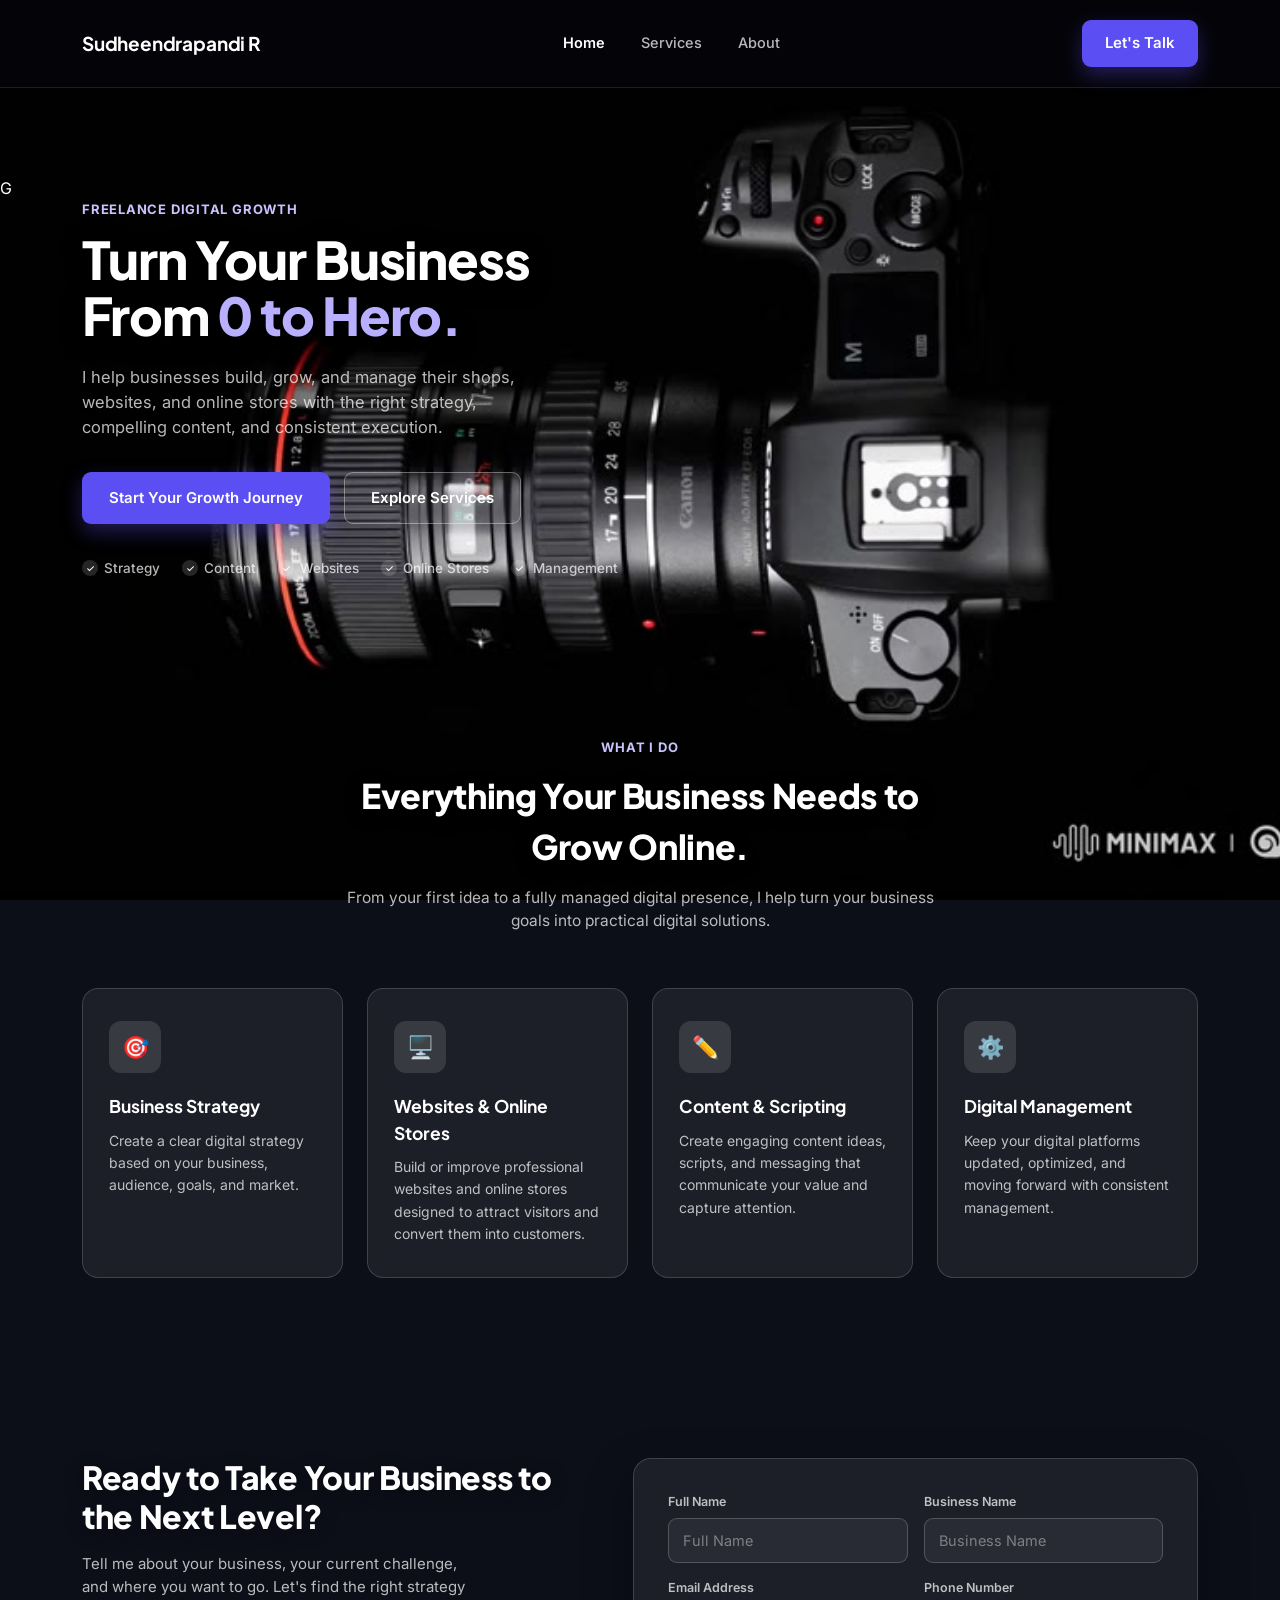
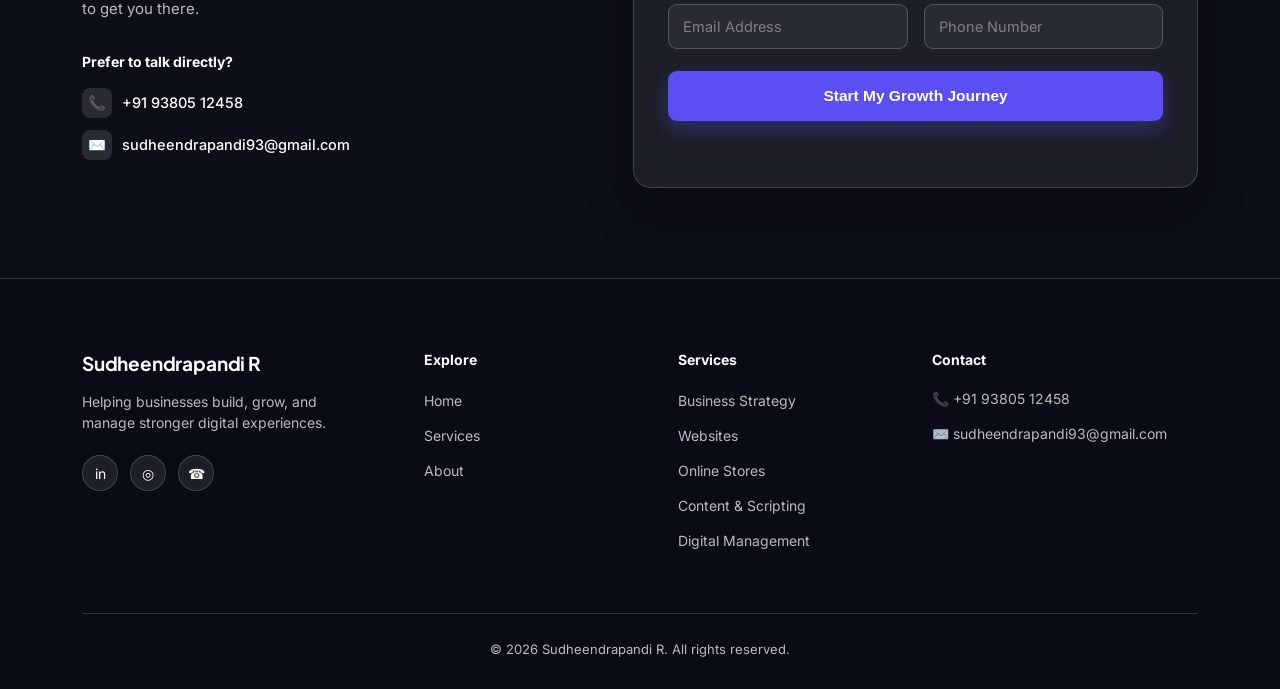
==== commit a4a58d20: "Remove hero visual section from index.html Removed the hero visual section including growth overview" ====
--- a/index.html
+++ b/index.html
@@ -45,21 +45,6 @@
         <li><span class="dot">✓</span> Management</li>
       </ul>
     </div>
-
-    <div class="hero-visual">
-      <div class="float-card">
-        <div class="label">Growth Overview</div>
-        <svg width="150" height="46" viewBox="0 0 150 46" fill="none">
-          <path d="M2 40 C 20 38, 35 30, 50 28 C 65 26, 80 32, 95 20 C 110 10, 125 6, 148 4" stroke="#5B4EF2" stroke-width="2.5" fill="none" stroke-linecap="round"/>
-        </svg>
-        <div class="stat">+125%</div>
-        <div class="stat-label">Website Traffic</div>
-      </div>
-      <div class="hero-illustration">
-        <img src="/my-project/images/new-year-business-goals-concept-businessman-touching-increase-arrow-graph-company-future-growth-plan-target-strategy-planning-387460623.webp" alt="Growth dashboard illustration">
-      </div>
-    </div>
-  </div>
 </section>
 
 <!-- WHAT I DO -->
--- a/css/style.css
+++ b/css/style.css
@@ -0,0 +1,464 @@
+:root{
+  --ink:#161A2E;
+  --ink-soft:#5B5F73;
+  --indigo:#5B4EF2;
+  --indigo-dark:#4B3FE0;
+  --indigo-light:#EDEBFE;
+  --bg-soft:#F4F4FB;
+  --line:#E7E7F0;
+  --white:#ffffff;
+  --radius:14px;
+  --shadow:0 10px 30px rgba(30,20,90,0.08);
+
+  /* glass surfaces over the fixed video background */
+  --glass-bg:rgba(255,255,255,0.07);
+  --glass-bg-strong:rgba(255,255,255,0.12);
+  --glass-border:rgba(255,255,255,0.16);
+  --text-on-glass:#ffffff;
+  --text-on-glass-soft:rgba(255,255,255,0.72);
+}
+
+*{box-sizing:border-box; margin:0; padding:0;}
+
+html{scroll-behavior:smooth;}
+
+body{
+  font-family:'Inter',sans-serif;
+  color:var(--text-on-glass);
+  background:#0c0e18; /* fallback while frames load */
+  line-height:1.5;
+  -webkit-font-smoothing:antialiased;
+}
+
+h1,h2,h3,.brand{
+  font-family:'Plus Jakarta Sans','Inter',sans-serif;
+}
+
+a{color:inherit; text-decoration:none;}
+ul{list-style:none;}
+img{max-width:100%; display:block;}
+
+.container{
+  max-width:1180px;
+  margin:0 auto;
+  padding:0 32px;
+}
+
+/* ---------- FIXED FULL-PAGE VIDEO BACKGROUND ---------- */
+.bg-cinema{
+  position:fixed;
+  inset:0;
+  width:100vw;
+  height:100vh;
+  z-index:-1;
+  display:block;
+  object-fit:cover;
+}
+/* subtle top/bottom gradient so light text stays readable
+   without ever fully blocking the frame animation */
+body::before{
+  content:"";
+  position:fixed;
+  inset:0;
+  z-index:-1;
+  pointer-events:none;
+  background:linear-gradient(180deg, rgba(8,9,20,0.55) 0%, rgba(8,9,20,0.25) 18%, rgba(8,9,20,0.25) 82%, rgba(8,9,20,0.6) 100%);
+}
+
+.eyebrow{
+  font-size:13px;
+  font-weight:700;
+  letter-spacing:0.06em;
+  color:#C9C4FF;
+  text-transform:uppercase;
+  display:block;
+  margin-bottom:12px;
+}
+
+.btn{
+  display:inline-flex;
+  align-items:center;
+  justify-content:center;
+  gap:8px;
+  padding:14px 26px;
+  border-radius:9px;
+  font-weight:600;
+  font-size:15px;
+  cursor:pointer;
+  border:1px solid transparent;
+  transition:transform .15s ease, box-shadow .15s ease, background .15s ease;
+}
+.btn:active{transform:translateY(1px);}
+
+.btn-primary{
+  background:var(--indigo);
+  color:#fff;
+  box-shadow:0 8px 20px rgba(91,78,242,0.35);
+}
+.btn-primary:hover{background:var(--indigo-dark);}
+
+.btn-outline{
+  background:rgba(255,255,255,0.06);
+  color:#fff;
+  border:1px solid rgba(255,255,255,0.35);
+}
+.btn-outline:hover{border-color:#fff; background:rgba(255,255,255,0.12);}
+
+/* ---------- HEADER (always glass, floats over the video) ---------- */
+header{
+  position:sticky;
+  top:0;
+  z-index:50;
+  background:rgba(12,14,24,0.35);
+  backdrop-filter:blur(10px);
+  border-bottom:1px solid rgba(255,255,255,0.1);
+}
+.nav-wrap{
+  display:flex;
+  align-items:center;
+  justify-content:space-between;
+  padding:20px 32px;
+  max-width:1180px;
+  margin:0 auto;
+}
+.brand{
+  font-weight:700;
+  font-size:19px;
+  letter-spacing:-0.01em;
+  color:#fff;
+}
+.nav-links{
+  display:flex;
+  gap:36px;
+  font-size:14.5px;
+  font-weight:500;
+  color:var(--text-on-glass-soft);
+}
+.nav-links a.active{color:#fff; font-weight:600;}
+.nav-links a:hover{color:#fff;}
+.nav-toggle{display:none; flex-direction:column; gap:5px; cursor:pointer; background:none; border:none;}
+.nav-toggle span{width:24px; height:2px; background:#fff; border-radius:2px;}
+
+/* ---------- HERO ---------- */
+.hero{
+  position:relative;
+  padding:88px 0 70px;
+}
+.hero-grid{
+  position:relative;
+  z-index:1;
+  display:grid;
+  grid-template-columns:1fr 1fr;
+  gap:40px;
+  align-items:center;
+}
+.hero h1{
+  font-size:52px;
+  line-height:1.08;
+  font-weight:800;
+  letter-spacing:-0.02em;
+  margin-bottom:22px;
+  color:#fff;
+  text-shadow:0 4px 24px rgba(0,0,0,0.35);
+}
+.hero h1 span{color:#B9AFFF;}
+.hero p{
+  font-size:16.5px;
+  color:var(--text-on-glass-soft);
+  max-width:460px;
+  margin-bottom:32px;
+}
+.hero-ctas{
+  display:flex;
+  gap:14px;
+  margin-bottom:34px;
+  flex-wrap:wrap;
+}
+.hero-tags{
+  display:flex;
+  gap:22px;
+  flex-wrap:wrap;
+  font-size:13.5px;
+  color:var(--text-on-glass-soft);
+  font-weight:500;
+}
+.hero-tags li{display:flex; align-items:center; gap:6px;}
+.hero-tags .dot{
+  width:16px; height:16px; border-radius:50%;
+  background:rgba(255,255,255,0.15);
+  color:#fff;
+  display:flex; align-items:center; justify-content:center;
+  font-size:10px;
+  flex-shrink:0;
+}
+
+.hero-visual{
+  position:relative;
+  display:flex;
+  justify-content:center;
+  align-items:center;
+  min-height:380px;
+}
+
+.hero-illustration{
+  position:relative;
+  width:100%;
+  max-width:460px;
+  z-index:1;
+  filter:drop-shadow(0 25px 45px rgba(0,0,0,0.35));
+}
+
+.float-card{
+  position:absolute;
+  top:0px;
+  left:-10px;
+  background:rgba(255,255,255,0.95);
+  border-radius:12px;
+  box-shadow:var(--shadow);
+  padding:18px 20px;
+  width:190px;
+  z-index:2;
+}
+.float-card .label{font-size:12px; font-weight:600; color:var(--ink-soft); margin-bottom:14px;}
+.float-card svg{margin-bottom:10px;}
+.float-card .stat{font-size:22px; font-weight:800; color:#1F9D55;}
+.float-card .stat-label{font-size:11.5px; color:var(--ink-soft); margin-top:2px;}
+
+/* ---------- WHAT I DO ---------- */
+.section{padding:90px 0;}
+.section-head{
+  text-align:center;
+  max-width:600px;
+  margin:0 auto 56px;
+}
+.section-head h2{
+  font-size:34px;
+  font-weight:800;
+  letter-spacing:-0.01em;
+  margin-bottom:14px;
+  color:#fff;
+  text-shadow:0 4px 20px rgba(0,0,0,0.3);
+}
+.section-head p{color:var(--text-on-glass-soft); font-size:15.5px;}
+
+.cards-4{
+  display:grid;
+  grid-template-columns:repeat(4,1fr);
+  gap:24px;
+}
+.card{
+  border:1px solid var(--glass-border);
+  border-radius:16px;
+  padding:32px 26px;
+  background:var(--glass-bg);
+  backdrop-filter:blur(10px);
+  transition:box-shadow .2s ease, transform .2s ease, background .2s ease;
+}
+.card:hover{box-shadow:0 20px 40px rgba(0,0,0,0.25); transform:translateY(-4px); background:var(--glass-bg-strong);}
+.icon-box{
+  width:52px; height:52px;
+  border-radius:12px;
+  display:flex; align-items:center; justify-content:center;
+  margin-bottom:20px;
+  font-size:22px;
+  background:rgba(255,255,255,0.12);
+}
+
+.card h3{font-size:17.5px; font-weight:700; margin-bottom:10px; color:#fff;}
+.card p{font-size:14px; color:var(--text-on-glass-soft); line-height:1.6;}
+
+/* ---------- CONTACT / LEAD FORM ---------- */
+.contact{
+  padding:90px 0;
+}
+.contact-grid{
+  display:grid;
+  grid-template-columns:1fr 1.15fr;
+  gap:60px;
+  align-items:flex-start;
+}
+.contact h2{
+  font-size:32px;
+  font-weight:800;
+  letter-spacing:-0.01em;
+  margin-bottom:18px;
+  line-height:1.2;
+  color:#fff;
+  text-shadow:0 4px 20px rgba(0,0,0,0.3);
+}
+.contact > div p{
+  color:var(--text-on-glass-soft);
+  font-size:15px;
+  margin-bottom:30px;
+  max-width:400px;
+}
+.direct-label{
+  font-weight:700;
+  font-size:14px;
+  margin-bottom:16px;
+  color:#fff;
+}
+.direct-item{
+  display:flex;
+  align-items:center;
+  gap:10px;
+  font-size:14.5px;
+  color:#fff;
+  margin-bottom:12px;
+  font-weight:500;
+}
+.direct-item .ic{
+  width:30px; height:30px;
+  border-radius:8px;
+  background:rgba(255,255,255,0.12);
+  color:#fff;
+  display:flex; align-items:center; justify-content:center;
+  flex-shrink:0;
+}
+
+form.lead-form{
+  background:var(--glass-bg);
+  backdrop-filter:blur(14px);
+  border:1px solid var(--glass-border);
+  border-radius:18px;
+  padding:34px;
+  box-shadow:0 20px 50px rgba(0,0,0,0.25);
+}
+.form-row{
+  display:grid;
+  grid-template-columns:1fr 1fr;
+  gap:16px;
+  margin-bottom:16px;
+}
+.field label{
+  display:block;
+  font-size:12.5px;
+  font-weight:600;
+  color:var(--text-on-glass-soft);
+  margin-bottom:6px;
+}
+.field input{
+  width:100%;
+  padding:13px 14px;
+  border:1px solid rgba(255,255,255,0.2);
+  border-radius:9px;
+  font-size:14.5px;
+  font-family:inherit;
+  color:#fff;
+  background:rgba(255,255,255,0.06);
+  transition:border-color .15s ease, box-shadow .15s ease, background .15s ease;
+}
+.field input::placeholder{color:rgba(255,255,255,0.4);}
+.field input:focus{
+  outline:none;
+  border-color:#B9AFFF;
+  box-shadow:0 0 0 3px rgba(91,78,242,0.25);
+  background:rgba(255,255,255,0.1);
+}
+.field.full{margin-bottom:16px;}
+form.lead-form button{
+  width:100%;
+  margin-top:6px;
+  padding:15px;
+  font-size:15.5px;
+}
+.form-msg{
+  margin-top:14px;
+  font-size:13.5px;
+  font-weight:600;
+  text-align:center;
+  min-height:18px;
+}
+.form-msg.success{color:#4ADE80;}
+.form-msg.error{color:#FF8A8A;}
+
+/* ---------- FOOTER ---------- */
+footer{
+  padding:70px 0 30px;
+  border-top:1px solid var(--glass-border);
+  background:rgba(8,9,20,0.35);
+  backdrop-filter:blur(10px);
+}
+.footer-grid{
+  display:grid;
+  grid-template-columns:1.4fr 1fr 1fr 1.2fr;
+  gap:32px;
+  margin-bottom:50px;
+}
+.footer-brand p{
+  color:var(--text-on-glass-soft);
+  font-size:14px;
+  margin:14px 0 22px;
+  max-width:260px;
+}
+.footer-brand .brand{font-size:19px; color:#fff;}
+.social{display:flex; gap:12px;}
+.social a{
+  width:36px; height:36px;
+  border-radius:50%;
+  background:rgba(255,255,255,0.08);
+  border:1px solid var(--glass-border);
+  color:#fff;
+  display:flex; align-items:center; justify-content:center;
+  font-size:14px;
+  transition:background .15s ease, color .15s ease;
+}
+.social a:hover{background:var(--indigo); border-color:var(--indigo);}
+
+footer h4{font-size:14px; font-weight:700; margin-bottom:18px; color:#fff;}
+footer ul li{margin-bottom:11px;}
+footer ul li a{
+  font-size:14px;
+  color:var(--text-on-glass-soft);
+  transition:color .15s ease;
+}
+footer ul li a:hover{color:#fff;}
+.footer-contact-item{
+  display:flex;
+  align-items:center;
+  gap:10px;
+  font-size:14px;
+  color:var(--text-on-glass-soft);
+  margin-bottom:14px;
+}
+.footer-bottom{
+  text-align:center;
+  font-size:13px;
+  color:var(--text-on-glass-soft);
+  padding-top:26px;
+  border-top:1px solid var(--glass-border);
+}
+
+/* ---------- RESPONSIVE ---------- */
+@media (max-width: 980px){
+  .hero-grid{grid-template-columns:1fr;}
+  .hero-visual{order:-1; min-height:300px; margin-bottom:10px;}
+  .cards-4{grid-template-columns:repeat(2,1fr);}
+  .contact-grid{grid-template-columns:1fr;}
+  .footer-grid{grid-template-columns:1fr 1fr;}
+}
+
+@media (max-width: 680px){
+  .nav-links{
+    position:absolute;
+    top:100%; left:0; right:0;
+    background:rgba(12,14,24,0.92);
+    backdrop-filter:blur(10px);
+    flex-direction:column;
+    gap:0;
+    border-bottom:1px solid var(--glass-border);
+    display:none;
+  }
+  .nav-links.open{display:flex;}
+  .nav-links a{padding:14px 32px; border-top:1px solid var(--glass-border); width:100%;}
+  .nav-toggle{display:flex;}
+  .hero h1{font-size:36px;}
+  .hero-ctas{flex-direction:column;}
+  .hero-ctas .btn{width:100%;}
+  .cards-4{grid-template-columns:1fr;}
+  .form-row{grid-template-columns:1fr;}
+  .hero-illustration{max-width:340px;}
+  .float-card{position:static; margin-bottom:16px; width:100%;}
+  .footer-grid{grid-template-columns:1fr; gap:36px;}
+  .container{padding:0 20px;}
+}
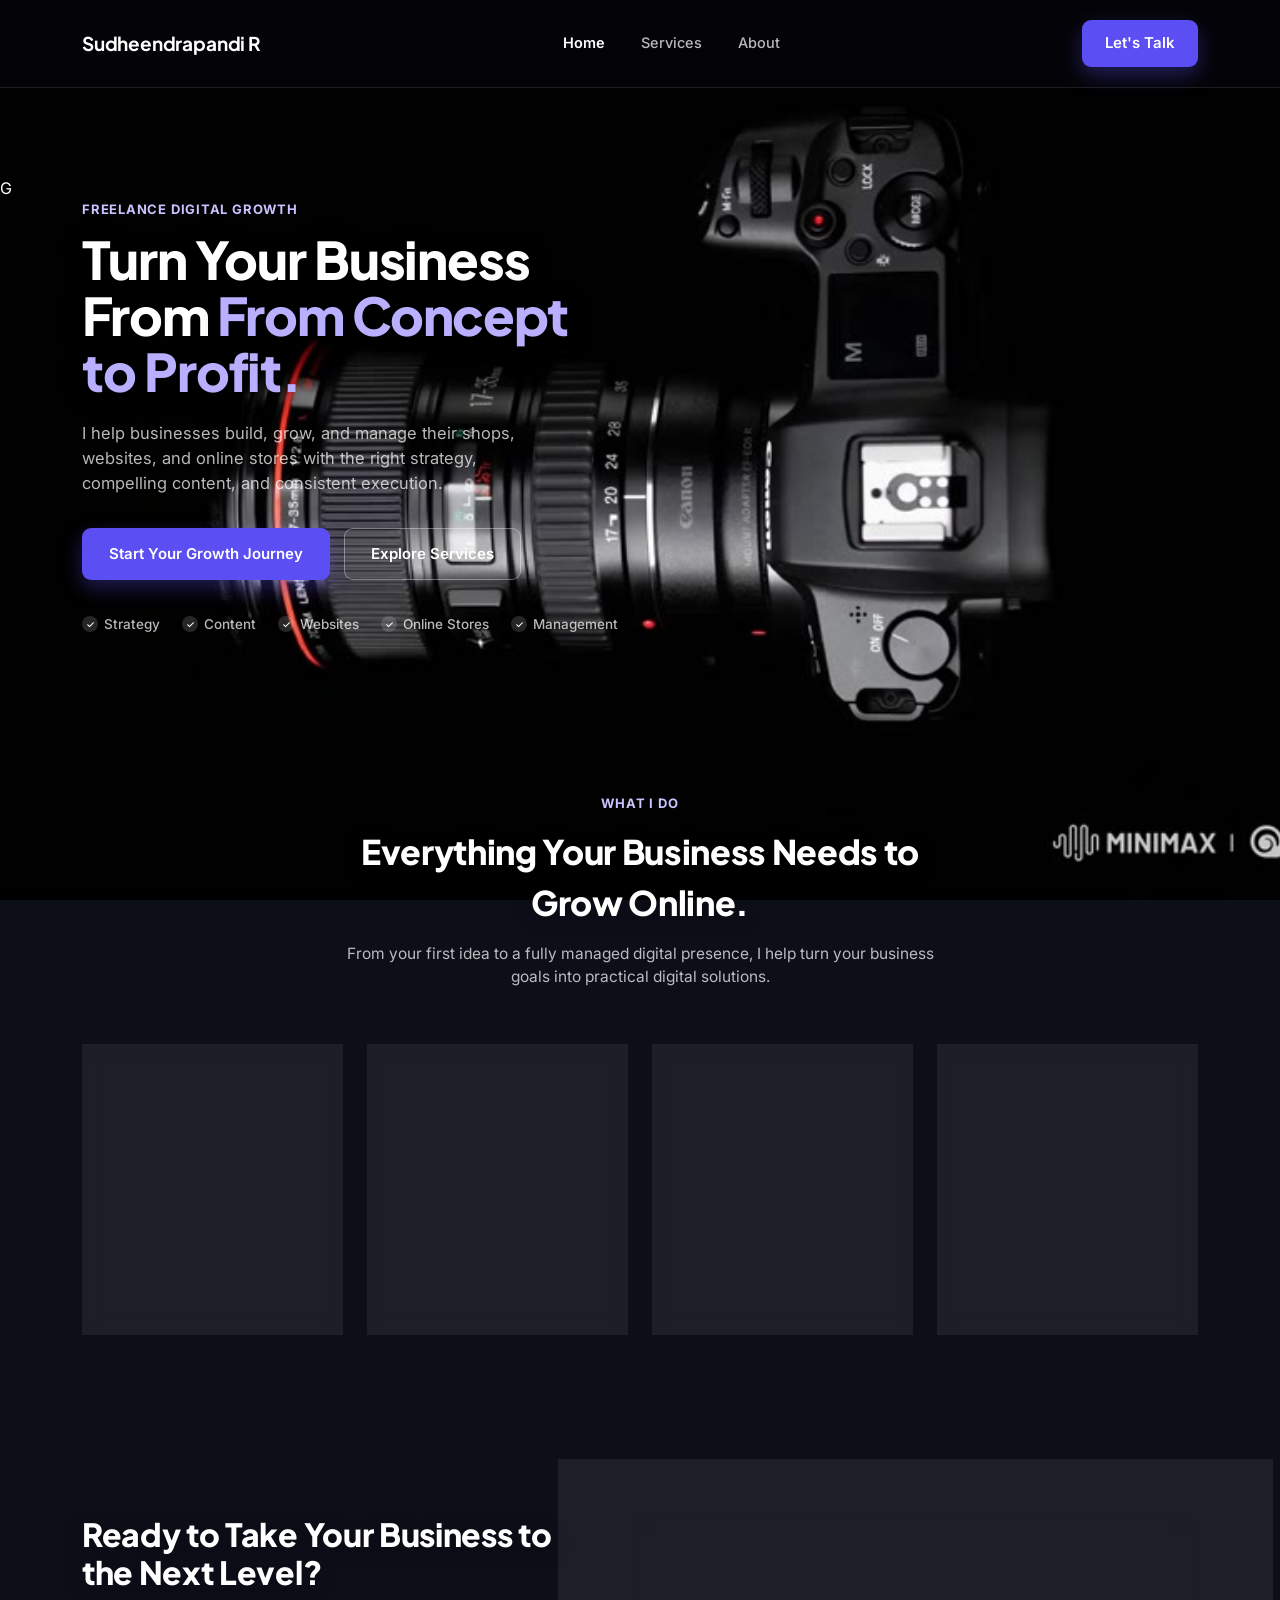
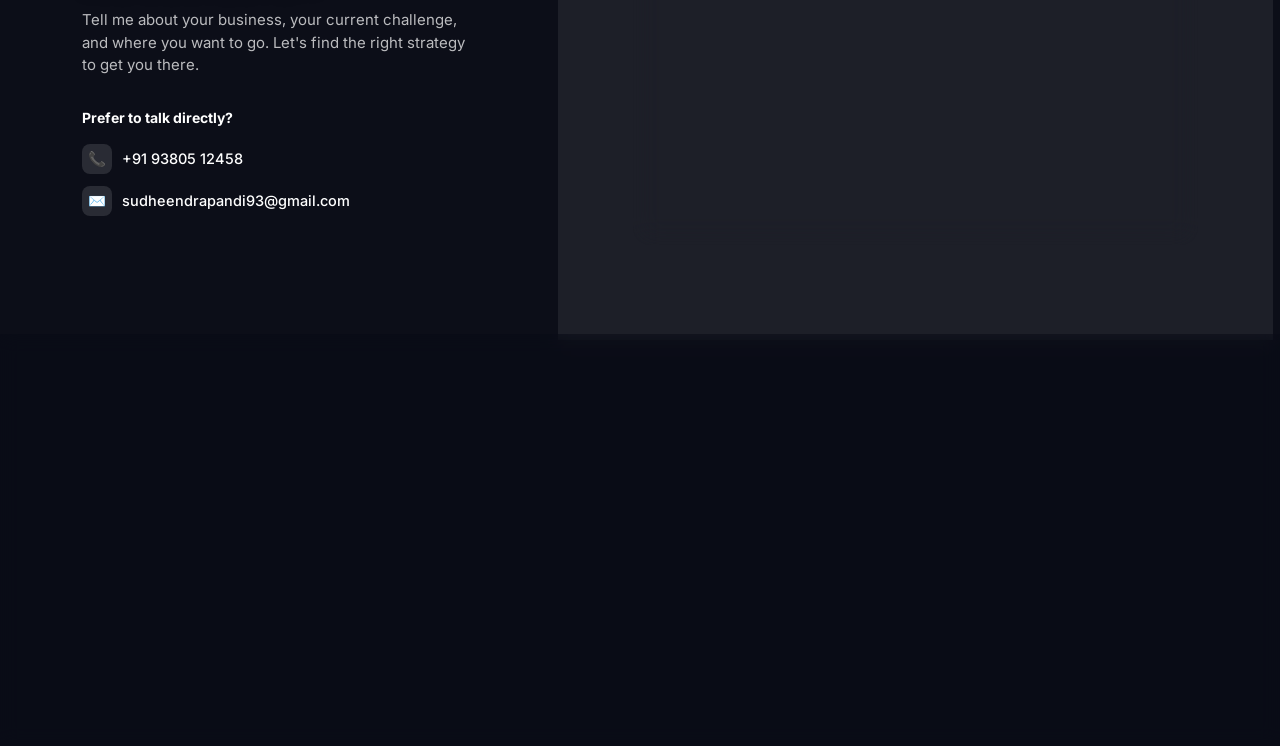
==== commit 25276dc6: "Update hero section heading text" ====
--- a/index.html
+++ b/index.html
@@ -31,7 +31,7 @@
   <div class="container hero-grid">
     <div>
       <span class="eyebrow">Freelance Digital Growth</span>
-      <h1>Turn Your Business From <span>0 to Hero.</span></h1>
+      <h1>Turn Your Business From <span>From Concept to Profit.</span></h1>
       <p>I help businesses build, grow, and manage their shops, websites, and online stores with the right strategy, compelling content, and consistent execution.</p>
       <div class="hero-ctas">
         <a href="#contact" class="btn btn-primary">Start Your Growth Journey</a>
